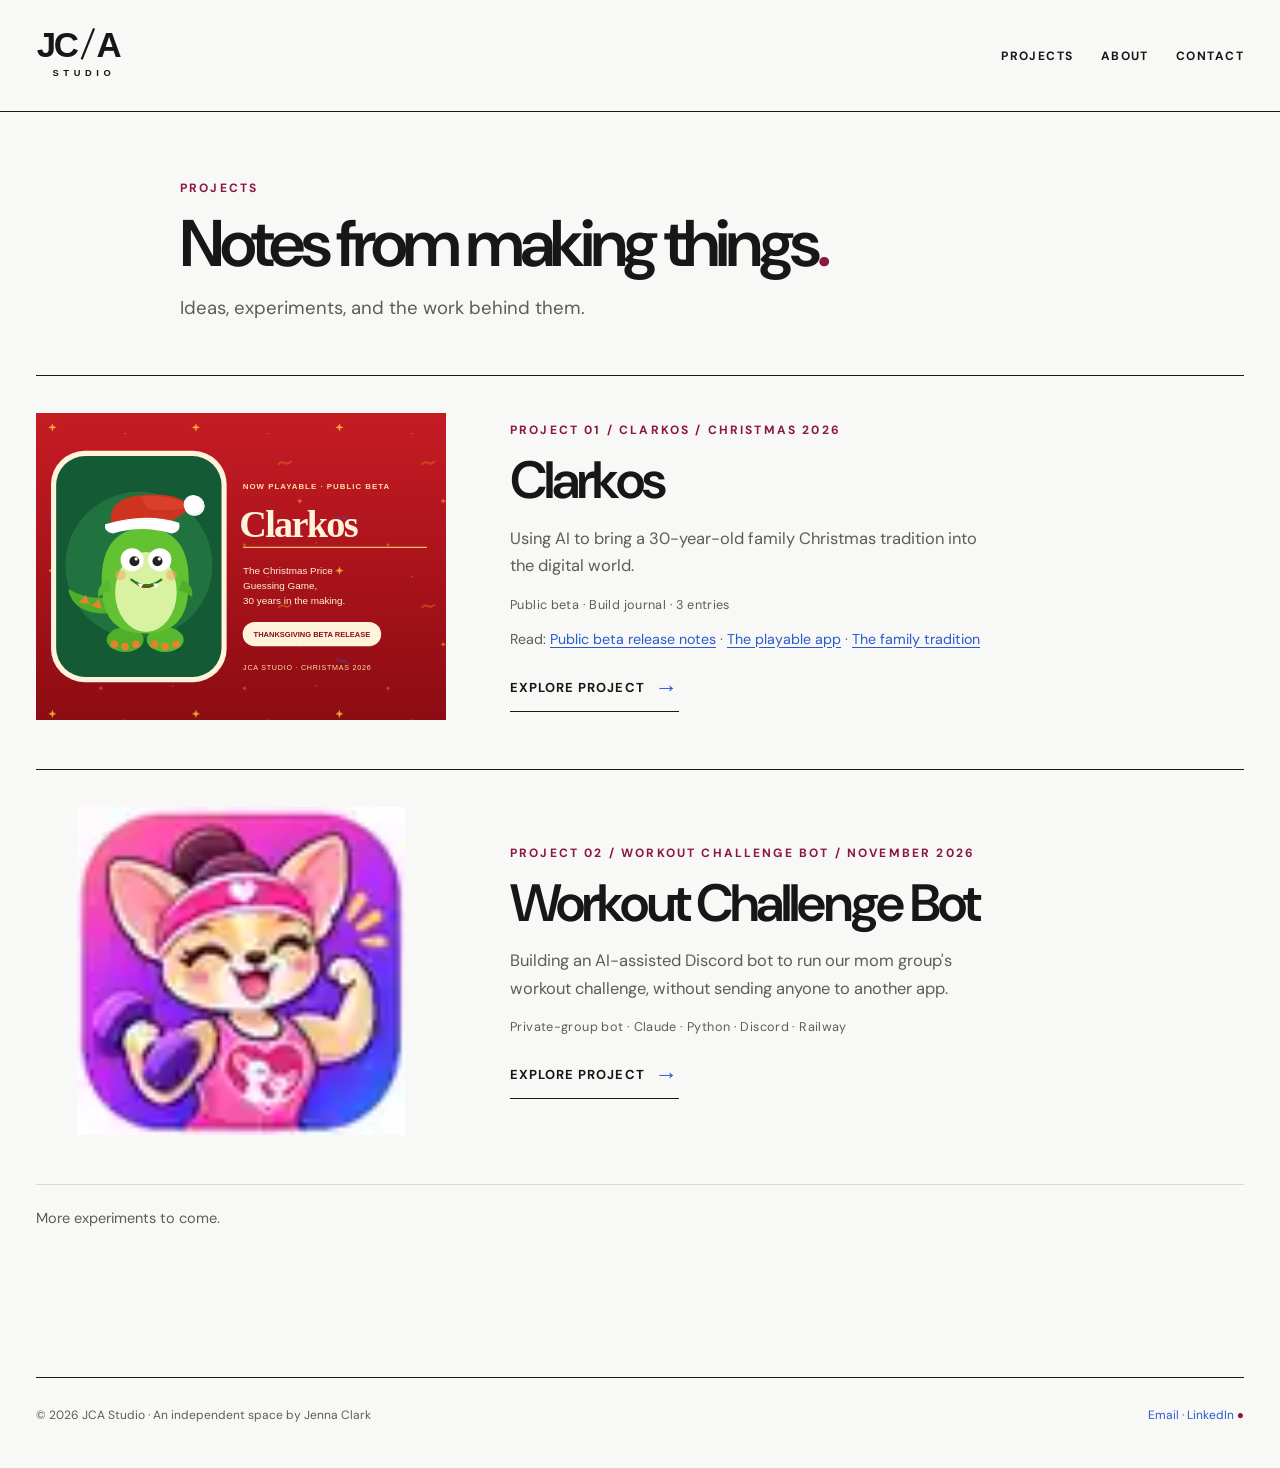
==== journal/index.html @ e4a970c0 "Use approved Chihuahua mascot artwork" ====
<!doctype html><html lang="en"><head><meta charset="utf-8"><meta name="viewport" content="width=device-width, initial-scale=1"><meta name="theme-color" content="#F7F5F0"><link rel="stylesheet" href="/styles.css"><script async src="https://www.googletagmanager.com/gtag/js?id=G-X04NDHGZG5"></script><script>window.dataLayer=window.dataLayer||[];function gtag(){dataLayer.push(arguments)}gtag('js',new Date());gtag('config','G-X04NDHGZG5')</script><title>Projects | JCA Studio</title><meta name="description" content="Projects, experiments and reflections from JCA Studio."><!-- Vercel Web Analytics: static HTML integration -->
<script>window.va=window.va||function(){(window.vaq=window.vaq||[]).push(arguments);};</script>
<script defer src="/_vercel/insights/script.js"></script>
<link rel="icon" href="/favicon.svg" type="image/svg+xml"><meta property="og:type" content="website"><meta property="og:title" content="Projects | JCA Studio"><meta property="og:description" content="Notes from making things: projects, experiments, decisions, and what I learn along the way."><meta property="og:image" content="https://www.jca-studio.com/assets/argos-social-preview.png"><meta property="og:url" content="https://www.jca-studio.com/journal/"><meta name="twitter:card" content="summary_large_image"><link rel="canonical" href="https://www.jca-studio.com/journal/"><style>
.project-list-heading{max-width:920px;padding-top:67px;padding-bottom:34px}
.project-list-heading .journal-title{font-size:clamp(2.6rem,5.15vw,4.8rem)!important;margin:12px 0 14px}
.project-list-heading .subtitle{font-size:clamp(1rem,1.65vw,1.16rem);line-height:1.55}
.project-index-list{padding-bottom:110px}
.project-index-item{border-top:1px solid var(--ink);padding:37px 0 49px;display:grid;grid-template-columns:minmax(210px,410px) minmax(0,1fr);gap:clamp(24px,5vw,80px);align-items:center}
.project-index-photo{display:block;min-width:0}.project-index-photo img{width:100%;aspect-ratio:5/4;object-fit:cover;object-position:50% 52%;display:block}
.project-index-copy h2{font-family:var(--sans);font-size:clamp(2rem,4.1vw,4.1rem);font-weight:600;letter-spacing:-.055em;line-height:1.1;margin:13px 0 15px}
.project-index-copy>p{font-size:1.03rem;line-height:1.65;color:var(--soft);max-width:470px}
.project-index-meta{font-size:.79rem;letter-spacing:.03em;color:var(--soft);margin-bottom:16px}
.project-index-future{padding:24px 0;border-top:1px solid var(--rule);color:var(--soft);font-size:.91rem}
@media(max-width:760px){.project-list-heading{padding-top:41px;padding-bottom:20px}.project-index-item{grid-template-columns:1fr;padding:25px 0 38px;gap:23px}.project-index-photo img{max-height:290px}.project-index-copy h2{font-size:clamp(2.3rem,9vw,3.7rem)}}
.project-index-art{display:flex;flex-direction:column;justify-content:space-between;gap:14px;aspect-ratio:1.2/1;background:#a51f2b;color:white;padding:clamp(15px,2.5vw,25px);text-decoration:none;min-width:0;max-width:410px}.project-index-art-label{font:700 10px var(--sans);letter-spacing:.12em}.project-index-art-screens{display:grid;grid-template-columns:repeat(3,minmax(0,1fr));gap:8px;align-items:center}.project-index-art-screens img{width:100%;height:auto;aspect-ratio:940/1310;object-fit:cover;display:block;border-radius:2px}.project-index-art-screens img:nth-child(2){transform:translateY(-6px)}.project-index-art-footer{font:800 clamp(14px,1.8vw,23px) var(--sans);letter-spacing:-.04em}.project-index-entries{font-size:.89rem!important;line-height:1.5!important;margin-top:15px}.project-index-entries a{color:var(--blue);text-decoration:underline;text-underline-offset:3px}.project-index-entries span{color:var(--soft)}@media(max-width:760px){.project-index-art{max-width:400px;aspect-ratio:1.3/1}}.project-index-art{padding:0;aspect-ratio:4/3;display:block;background:transparent;overflow:hidden;max-width:410px}.project-index-art img{width:100%;height:100%;aspect-ratio:4/3;display:block;object-fit:cover} </style></head><body><header class="mast"><div class="wrap mast-inner"><a href="/" class="logo" aria-label="JCA Studio home"><svg viewBox="0 0 124 84" role="img" aria-label="JCA Studio" xmlns="http://www.w3.org/2000/svg"><text x="1" y="44" fill="currentColor" font-family="Arial,sans-serif" font-weight="600" font-size="45" letter-spacing="-3.2">JC</text><path d="M59 47 L75 7" stroke="currentColor" stroke-width="2.9"/><text x="78" y="44" fill="currentColor" font-family="Arial,sans-serif" font-weight="600" font-size="45">A</text><text x="62" y="68" text-anchor="middle" fill="currentColor" font-family="Arial,sans-serif" font-size="12" font-weight="700" letter-spacing="6">STUDIO</text></svg></a><nav class="nav" aria-label="Main navigation"><a href="/journal/">Projects</a><a href="/#about">About</a><a href="/#contact">Contact</a></nav></div></header><main><div class="wrap article-header project-list-heading"><div class="eyebrow">Projects</div><h1 class="journal-title">Notes from making things<span class="dot">.</span></h1><p class="subtitle">Ideas, experiments, and the work behind them.</p></div>
<section class="wrap project-index-list" aria-label="Project collection">
<article class="project-index-item">
<a class="project-index-art" href="/journal/christmas-game/" aria-label="Explore the Christmas Game project"><img src="/assets/clarkos-public-beta-home.svg" alt="Clarkos public beta artwork featuring Trevor and the game’s festive background" width="1200" height="900" loading="lazy"></a>
<div class="project-index-copy"><div class="eyebrow">Project 01 / Clarkos / Christmas 2026</div><h2><a href="/journal/christmas-game/">Clarkos</a></h2><p>Using AI to bring a 30-year-old family Christmas tradition into the digital world.</p><div class="project-index-meta">Public beta · Build journal · 3 entries</div><p class="project-index-entries"><span>Read:</span> <a href="/journal/clarkos-release/">Public beta release notes</a> · <a href="/journal/six-weeks-already-playable/">The playable app</a> · <a href="/journal/christmas-tradition/">The family tradition</a></p><a class="link" href="/journal/christmas-game/">Explore project <span class="arrow" aria-hidden="true">→</span></a></div>
</article>
<article class="project-index-item"><a class="project-index-photo" href="/journal/workout-challenge-bot/" aria-label="Explore the Discord workout challenge bot"><img src="/assets/joyful-chihuahua-mom-fitness-icon.svg" alt="Chihuahua mom mascot lifting a purple dumbbell" width="400" height="400" loading="lazy" style="width:100%;height:auto;max-width:410px;aspect-ratio:5/4;object-fit:contain"></a><div class="project-index-copy"><div class="eyebrow">Project 02 / Workout challenge bot / November 2026</div><h2><a href="/journal/workout-challenge-bot/">Workout Challenge Bot</a></h2><p>Building an AI-assisted Discord bot to run our mom group's workout challenge, without sending anyone to another app.</p><div class="project-index-meta">Private-group bot · Claude · Python · Discord · Railway</div><a class="link" href="/journal/workout-challenge-bot/">Explore project <span class="arrow" aria-hidden="true">→</span></a></div></article><p class="project-index-future">More experiments to come.</p></section></main><footer class="wrap footer"><span>© 2026 JCA Studio · An independent space by Jenna Clark</span><span><a href="mailto:jenna@jca-studio.com">Email</a> · <a href="https://www.linkedin.com/in/jennaswyclark/" target="_blank" rel="noopener noreferrer">LinkedIn</a><span class="dot"> ●</span></span></footer></body></html>
---- styles.css ----
@import url('https://fonts.googleapis.com/css2?family=DM+Sans:wght@400;500;600;700&family=Fraunces:opsz,wght,SOFT,WONK@9..144,400,0,0;9..144,600,0,0&display=swap');
:root{--paper:#F8F8F6;--ink:#171717;--soft:#5F5C57;--rule:#D9D9D4;--burgundy:#8B1744;--orange:#F2632E;--blue:#295ACD;--sans:'DM Sans',Arial,sans-serif;--serif:'Fraunces',Georgia,serif}
*{box-sizing:border-box}html{scroll-behavior:smooth}body{margin:0;background:var(--paper);color:var(--ink);font-family:var(--sans);-webkit-font-smoothing:antialiased}a{color:inherit;text-decoration:none}a:hover{text-decoration:underline;text-underline-offset:5px}a:focus-visible,button:focus-visible{outline:3px solid var(--blue);outline-offset:4px}.wrap{width:min(1260px,calc(100% - 72px));margin:auto}.mast{border-bottom:1px solid var(--ink)}.mast-inner{display:flex;align-items:center;justify-content:space-between;padding:23px 0;gap:20px}.logo{width:96px;display:block}.logo svg{display:block;width:100%;height:auto}.nav{display:flex;gap:27px;font-size:12px;font-weight:700;letter-spacing:.12em;text-transform:uppercase}.nav a:hover,.link:hover{color:var(--blue)}.eyebrow{color:var(--burgundy);font-size:12px;line-height:1.5;font-weight:700;letter-spacing:.18em;text-transform:uppercase}.hero{padding:83px 0 96px;border-bottom:1px solid var(--ink)}h1,h2,h3,p{margin-top:0}.hero h1{max-width:1120px;font-family:var(--serif);font-size:clamp(62px,8.1vw,120px);line-height:1.02;letter-spacing:-.055em;font-weight:400;margin:30px 0 34px}.hero h1 em{font-style:normal;color:var(--blue)}.hero .intro{max-width:650px;color:#444444;font-size:clamp(18px,2vw,23px);line-height:1.55}.dot{color:var(--burgundy)}.link{display:inline-flex;gap:15px;align-items:center;font-weight:700;border-bottom:1px solid var(--ink);padding:12px 0;font-size:13px;letter-spacing:.08em;text-transform:uppercase}.link .arrow{color:var(--blue);font-size:24px}.section-head{display:flex;justify-content:space-between;align-items:baseline;padding:28px 0 20px;border-bottom:1px solid var(--rule)}.section-head h2{font-size:13px;text-transform:uppercase;letter-spacing:.15em;margin:0}.section-head span{font-size:12px;color:var(--soft)}.feature{display:grid;grid-template-columns:1.15fr 1fr;gap:7%;padding:58px 0 110px;border-bottom:1px solid var(--ink);align-items:center}.graphic{background:var(--ink);min-height:440px;position:relative;overflow:hidden;display:flex;flex-direction:column;justify-content:space-between;padding:30px;color:var(--paper)}.graphic .tiny{font-size:11px;letter-spacing:.17em;text-transform:uppercase}.graphic .big{font-family:var(--serif);font-size:clamp(75px,10vw,160px);line-height:.8;letter-spacing:-.09em;color:var(--paper);transform:rotate(-6deg);align-self:center}.graphic .big span{color:var(--orange)}.graphic .bottom{display:flex;justify-content:space-between;align-items:center}.graphic .ring{width:75px;height:75px;border:2px solid var(--blue);border-radius:100%;display:grid;place-items:center;font-size:34px}.feature h3{font-family:var(--serif);font-weight:400;font-size:clamp(38px,4vw,66px);line-height:1.1;letter-spacing:-.045em;margin:23px 0}.description{font-size:17px;line-height:1.75;color:var(--soft);max-width:570px}.split{display:grid;grid-template-columns:1fr 1fr;gap:8%;padding:65px 0 110px}.split h3{font-size:clamp(31px,3.2vw,53px);font-family:var(--serif);font-weight:400;line-height:1.16;letter-spacing:-.04em}.split p{color:var(--soft);font-size:17px;line-height:1.7}.footer{border-top:1px solid var(--ink);padding:29px 0 45px;display:flex;justify-content:space-between;gap:20px;color:var(--soft);font-size:12px}.footer a{color:var(--blue)}.article-header{max-width:930px;padding:94px 0 52px}.article-header h1{font:400 clamp(46px,6vw,92px)/1.08 var(--serif);letter-spacing:-.055em;margin:25px 0}.subtitle{color:var(--soft);font-size:20px;line-height:1.65;max-width:680px}.byline{font-size:12px;font-weight:700;text-transform:uppercase;letter-spacing:.12em;margin-top:35px}.article-grid{display:grid;grid-template-columns:210px minmax(0,760px);gap:85px;border-top:1px solid var(--ink);padding-top:65px;padding-bottom:110px}.aside{font-size:12px;line-height:1.8;color:var(--soft);letter-spacing:.08em;text-transform:uppercase}.article{font-size:19px;line-height:1.8}.article p{margin:0 0 29px}.article h2{font:400 38px/1.2 var(--serif);letter-spacing:-.03em;margin:62px 0 24px}.article strong{font-weight:700}.article .pull{font:400 clamp(27px,3vw,43px)/1.25 var(--serif);color:var(--burgundy);letter-spacing:-.025em;border-left:4px solid var(--orange);padding:8px 0 8px 25px;margin:45px 0}.article .note{font-size:15px;color:var(--soft);border-top:1px solid var(--rule);padding-top:20px}.article a{color:var(--blue);text-decoration:underline;text-underline-offset:4px}.back{color:var(--blue);font-size:13px;text-transform:uppercase;font-weight:700;letter-spacing:.08em;display:inline-block;margin:30px 0}.listing{padding:50px 0 125px}.entry{display:grid;grid-template-columns:160px 1fr;gap:25px;padding:37px 0;border-top:1px solid var(--rule)}.entry h2{font:400 clamp(29px,3.6vw,51px)/1.18 var(--serif);letter-spacing:-.035em;margin:0 0 15px}.entry p{max-width:690px;color:var(--soft);line-height:1.6}.badge{font-size:11px;color:var(--burgundy);font-weight:700;letter-spacing:.13em;text-transform:uppercase}.eyebrow.dark{color:var(--blue)}@media(max-width:850px){.wrap{width:calc(100% - 38px)}.mast-inner{padding:17px 0}.nav{gap:17px;font-size:10px}.logo{width:85px}.hero{padding:70px 0}.hero h1{font-size:clamp(56px,13vw,88px)}.feature{grid-template-columns:1fr;gap:35px;padding:35px 0 75px}.graphic{min-height:340px}.split{grid-template-columns:1fr;gap:20px}.article-grid{grid-template-columns:1fr;gap:25px}.aside{border-bottom:1px solid var(--rule);padding-bottom:15px}.article-header{padding-top:70px}.entry{grid-template-columns:1fr;gap:12px}}@media(max-width:430px){.nav{gap:12px}.hero h1{font-size:54px}.graphic .big{font-size:95px}.article{font-size:17px}.article-header h1{font-size:46px}}@media(prefers-reduced-motion:reduce){html{scroll-behavior:auto}}

/* Revision 02: editorial direction, consistent type, reusable contact & receipts */
.hero>.eyebrow{color:var(--orange)}
.hero .intro{font-family:var(--sans);font-weight:400}
.journal-title{font-family:var(--sans)!important;font-weight:600!important;letter-spacing:-.065em!important;line-height:1.07!important;font-size:clamp(50px,6.8vw,100px)!important;max-width:950px}
.journal-date{color:var(--orange)}
.contact-section{padding-bottom:110px}
.contact-grid{display:grid;grid-template-columns:1fr 1fr;gap:9%;padding-top:55px}
.contact-grid h2{font:400 clamp(38px,4.7vw,68px)/1.1 var(--serif);letter-spacing:-.05em;margin:0}
.contact-detail p{font-size:18px;line-height:1.65;color:var(--soft);max-width:490px;margin-bottom:30px}
.contact-link{display:flex;justify-content:space-between;align-items:center;gap:15px;border-top:1px solid var(--rule);padding:21px 0;font-weight:600;font-size:17px;overflow-wrap:anywhere}
.contact-link span{color:var(--blue);font-size:25px}
.contact-link:last-child{border-bottom:1px solid var(--rule)}
.ai-receipts{margin:75px 0 50px;padding:30px 0;border-top:2px solid var(--ink);border-bottom:1px solid var(--rule)}
.receipts-index{font-size:11px;font-weight:700;color:var(--orange);letter-spacing:.15em;text-transform:uppercase}
.article .ai-receipts h2{font-family:var(--sans);font-size:clamp(32px,3.5vw,48px);font-weight:700;letter-spacing:-.055em;margin:14px 0}
.article .ai-receipts .receipts-top p{font-size:16px;line-height:1.65;color:var(--soft);margin:0 0 22px}
.receipt-list{margin:0}
.receipt-list>div{display:grid;grid-template-columns:145px 1fr;gap:25px;padding:18px 0;border-top:1px solid var(--rule)}
.receipt-list dt{font-weight:700;font-size:16px}.receipt-list dd{margin:0;font-size:16px;line-height:1.6;color:var(--soft)}
.article .ai-receipts .receipt-fineprint{margin:20px 0 0;font-size:13px;color:var(--soft)}
@media(max-width:850px){.contact-grid{grid-template-columns:1fr;gap:22px}.contact-section{padding-bottom:70px}.nav{gap:15px}.hero{padding:65px 0 75px}}
@media(max-width:430px){.nav{gap:9px;font-size:9px}.logo{width:72px}.receipt-list>div{grid-template-columns:1fr;gap:5px}.contact-link{font-size:15px}.hero h1{font-size:clamp(46px,12vw,56px)}}


/* Revision 04 — authentic Argos photo in Selected Work; original source remains unaltered. */
.graphic--argos{isolation:isolate;min-height:440px;padding:30px;justify-content:space-between;background:#24170f;text-decoration:none}
.graphic--argos:hover{text-decoration:none}
.argos-photo{position:absolute;inset:0;width:100%;height:100%;object-fit:cover;object-position:50% 47%;z-index:-2}
.argos-shade{position:absolute;inset:0;z-index:-1;background:linear-gradient(0deg,rgba(10,9,8,.87) 0%,rgba(10,9,8,.49) 22%,transparent 58%),linear-gradient(180deg,rgba(10,9,8,.36),transparent 23%);pointer-events:none}
.graphic--argos .argos-kicker{font-weight:600;text-shadow:0 1px 8px rgba(0,0,0,.65);position:relative;z-index:1}
.argos-tagline{display:block;align-self:flex-start;position:relative;z-index:1;font-family:var(--sans);font-size:clamp(27px,3vw,43px);font-weight:700;line-height:1.08;letter-spacing:-.055em;text-transform:uppercase;text-shadow:0 2px 10px rgba(0,0,0,.45);padding-bottom:21px}
.argos-period{color:var(--orange)}
.argos-rule{display:block;position:absolute;bottom:0;left:0;width:100%;height:7px;background:var(--orange)}
.argos-cobalt{position:absolute;right:0;bottom:0;width:83px;height:83px;background:var(--blue);clip-path:polygon(100% 0,100% 100%,0 100%);z-index:1}
.graphic--argos:focus-visible{outline-offset:6px}
@media(max-width:850px){.graphic--argos{min-height:420px}.argos-tagline{font-size:clamp(29px,6vw,43px)}}
@media(max-width:430px){.graphic--argos{min-height:390px;padding:22px}.argos-tagline{font-size:32px}.argos-cobalt{width:65px;height:65px}}

/* Revision 09: approved About, Contact and article */
.contact-grid h2{font-family:var(--sans);font-weight:700;letter-spacing:-.055em;line-height:1.04}
.contact-link{display:flex;justify-content:flex-start;align-items:center;gap:12px}.contact-link span{margin-left:0}
.bio-location{margin-top:28px;font-size:1.02rem}.bio-location span{color:var(--burgundy)}.bio-meta{font-size:.88rem;color:var(--soft);margin-top:8px}
.journal-title{font-size:clamp(2.5rem,6vw,5rem)}
.story-hero{display:grid;grid-template-columns:minmax(260px,.86fr) minmax(0,1.14fr);gap:clamp(24px,5vw,90px);align-items:center;padding-top:76px;padding-bottom:70px}
.story-photo{margin:0}.story-photo img{width:100%;height:auto;max-height:560px;object-fit:cover;display:block}.story-photo figcaption{font-family:var(--sans);font-size:.69rem;letter-spacing:.08em;text-transform:uppercase;color:var(--soft);padding-top:12px}
.story-heading h1{font-family:var(--sans);font-weight:600;font-size:clamp(2.55rem,4.1vw,5.2rem);line-height:1.08;letter-spacing:-.052em;margin:21px 0}
.story-heading .subtitle{font-size:clamp(1.05rem,1.5vw,1.35rem);line-height:1.55}
.share-tools{display:flex;align-items:center;flex-wrap:wrap;gap:12px 22px;margin-top:26px;font-family:var(--sans);font-size:.83rem}.share-tools a,.share-tools button{color:var(--blue);font:inherit;font-weight:700;background:transparent;border:none;padding:6px 0;cursor:pointer;text-decoration:none}.share-tools button:hover,.share-tools a:hover{text-decoration:underline}.copy-feedback{font-size:.73rem;color:var(--soft)}
.story-article{max-width:810px;padding-bottom:110px}.story-article>p{font-size:1.13rem;line-height:1.82;margin:0 0 24px}.story-article>h2{font-family:var(--sans);font-weight:700;letter-spacing:-.035em;font-size:clamp(1.55rem,3vw,2.3rem);margin:56px 0 25px}.story-article a{color:var(--blue)}
.story-pull{font-family:var(--sans);font-weight:600;letter-spacing:-.034em;font-size:clamp(1.5rem,2.6vw,2.25rem);line-height:1.33;color:var(--ink);border-left:6px solid var(--orange);padding:14px 0 14px 27px;margin:46px 0}.blue{color:var(--blue)}.burgundy{color:var(--burgundy)}
.story-receipts{background:#fff2e8;padding:28px 30px;margin-top:60px}.story-receipts h2{font-family:var(--sans);font-size:1.5rem;letter-spacing:-.04em;margin:0 0 8px}.story-receipts>p{font-size:.9rem;line-height:1.5}.story-receipts dl{margin:20px 0;display:grid;gap:11px}.story-receipts dl>div{display:grid;grid-template-columns:140px 1fr;gap:12px}.story-receipts dt{font-weight:700}.story-receipts dd{margin:0}
.story-fineprint{border-top:1px solid var(--rule);padding-top:22px;margin-top:35px}.story-fineprint h2{font-family:var(--sans);font-size:.86rem;letter-spacing:.12em;text-transform:uppercase}.story-fineprint p{font-size:.86rem;line-height:1.6;color:var(--soft)}.story-cta{margin-top:40px!important}.story-back{margin-top:32px!important}
@media(max-width:760px){.story-hero{grid-template-columns:1fr;gap:30px;padding-top:32px;padding-bottom:45px}.story-photo img{max-height:420px;object-position:center 35%}.story-heading h1{font-size:clamp(2.45rem,10vw,3.6rem)}.story-article>p{font-size:1.03rem}.story-receipts{padding:23px 20px}.story-receipts dl>div{grid-template-columns:1fr;gap:2px}}

/* Circular social sharing controls */
.article-share{margin:26px 0 32px}
.article-share-title{font-family:var(--sans);font-size:1.05rem;font-weight:600;line-height:1.2;margin-bottom:16px;color:var(--ink)}
.article-share-buttons{display:flex;align-items:center;gap:14px;flex-wrap:wrap}
.article-share .share-icon{width:52px;height:52px;border:1.7px solid var(--ink);border-radius:50%;display:inline-flex;justify-content:center;align-items:center;flex:0 0 auto;background:transparent;color:var(--ink);padding:0;text-decoration:none;cursor:pointer;transition:background .16s ease,color .16s ease,transform .16s ease}
.article-share .share-icon:hover,.article-share .share-icon:focus-visible{background:var(--ink);color:white;transform:translateY(-2px);outline-offset:3px}
.article-share .share-icon svg{width:25px;height:25px;display:block}
.article-share .share-brand span{font-family:Arial,Helvetica,sans-serif;font-size:24px;font-weight:800;letter-spacing:-.06em;line-height:1}
.article-share .share-facebook span{font-size:29px;letter-spacing:0}
.article-share .share-message{font-family:var(--sans);font-size:.75rem;color:var(--soft);display:block;margin-top:10px;min-height:1em}
@media(max-width:760px){.article-share-buttons{gap:10px}.article-share .share-icon{width:46px;height:46px}.article-share .share-icon svg{width:23px;height:23px}}

/* Editorial typography alignment: use the approved contemporary headline face */
.hero h1,.feature h3,.split h3{font-family:var(--sans);font-weight:600;letter-spacing:-.055em}
.hero h1{line-height:1.04}
.feature h3{line-height:1.09}
.split h3{line-height:1.12}

/* Revision 10: compact editorial reading rhythm and authentic square image */
.hero{padding-bottom:62px}
.section-head .project-date{font-weight:700;color:var(--ink);letter-spacing:.08em;text-transform:uppercase}
.link .arrow,.contact-link span{font-family:Arial,sans-serif;font-weight:400;font-size:23px;line-height:1;display:inline-block}
.link{gap:10px}
.contact-link{gap:10px}
.story-hero{grid-template-columns:minmax(0,1fr) minmax(0,1.06fr);gap:clamp(24px,4vw,56px);align-items:center;padding-top:48px;padding-bottom:38px}
.story-photo{width:100%;min-width:0}
.story-photo img{width:100%;height:auto;aspect-ratio:1/1;object-fit:cover;object-position:50% 55%;filter:brightness(1.075) contrast(1.06) saturate(1.15);max-height:none;display:block}
.story-photo figcaption{font-size:.66rem;letter-spacing:.07em;padding-top:9px}
.story-heading h1{font-size:clamp(2.25rem,3.6vw,4.45rem);line-height:1.07;margin:15px 0 17px}
.story-heading .subtitle{font-size:clamp(1rem,1.35vw,1.18rem);line-height:1.47;margin-bottom:12px}
.story-heading .byline{margin-top:16px}
.article-share{margin:18px 0 0}
.article-share-title{font-size:.87rem;margin-bottom:10px}
.article-share-buttons{gap:11px}
.article-share .share-icon{width:43px;height:43px;border-width:1.5px}
.article-share .share-icon svg{width:21px;height:21px}
.article-share .share-brand span{font-size:21px}
.article-share .share-facebook span{font-size:24px}
.story-article{max-width:735px;padding-bottom:65px}
.story-article>p{font-size:1.075rem;line-height:1.65;margin-bottom:17px}
.story-article>h2{font-size:clamp(1.43rem,2.2vw,1.9rem);line-height:1.16;margin:36px 0 16px;letter-spacing:-.03em}
.story-pull{font-size:clamp(1.45rem,2.2vw,1.95rem);line-height:1.34;margin:29px 0;padding:8px 0 8px 20px;border-left-width:5px}
.story-receipts{margin-top:37px;padding:25px 28px}
.story-receipts h2{font-size:1.48rem}
.story-receipts>p{margin:8px 0;font-size:.875rem;line-height:1.48}
.story-receipts dl{margin:15px 0;gap:8px}
.story-receipts dl>div{grid-template-columns:130px 1fr;gap:10px;line-height:1.5;font-size:.9rem}
.story-fineprint{padding-top:17px;margin-top:24px}
.story-fineprint h2{margin:0 0 9px}
.story-fineprint p{margin:0;font-size:.8rem;line-height:1.55}
.story-cta{margin-top:25px!important}
.story-cta p{font-size:1.025rem;line-height:1.65;margin:0 0 6px}
.story-back{margin-top:18px!important}
@media(max-width:760px){
.hero{padding-bottom:45px}
.story-hero{grid-template-columns:1fr;gap:23px;padding-top:28px;padding-bottom:27px}
.story-photo img{height:auto;aspect-ratio:1/1;max-height:none;object-position:50% 55%}
.story-heading h1{font-size:clamp(2.2rem,9vw,3.5rem);margin:12px 0 14px}
.story-article>p{font-size:1.02rem;line-height:1.62;margin-bottom:16px}
.story-article>h2{margin:30px 0 13px}
.story-receipts{padding:22px 19px}
.story-receipts dl>div{grid-template-columns:1fr;gap:2px}
}

/* Revision 11: cohesive About + Contact editorial block */
.about-contact{padding-bottom:85px}
.about-contact-grid{display:grid;grid-template-columns:minmax(250px,.8fr) minmax(0,1.2fr);gap:clamp(28px,6vw,100px);padding-top:48px}
.about-contact-intro h3{font-family:var(--sans);font-weight:600;font-size:clamp(3.25rem,6vw,6rem);line-height:1;letter-spacing:-.065em;margin:10px 0 0}
.about-contact-content>p{font-size:17px;line-height:1.68;color:var(--soft);margin:0 0 20px}
.about-credentials{margin:24px 0 26px}
.about-credentials .bio-location{margin:0 0 12px;font-size:1rem;line-height:1.45}
.about-credentials .bio-meta{font-size:.91rem;margin:5px 0;line-height:1.55;color:var(--soft)}
.about-contact-links{scroll-margin-top:35px;border-top:1px solid var(--rule);padding-top:22px}
.about-contact-links h4{font-family:var(--sans);font-size:1.1rem;font-weight:600;letter-spacing:-.025em;margin:0 0 14px}
.about-contact-links .contact-link{font-size:1rem;padding:15px 0}
.about-contact-links .contact-link span{font-family:Arial,sans-serif;font-size:23px;font-weight:400}
@media(max-width:850px){.about-contact{padding-bottom:58px}.about-contact-grid{grid-template-columns:1fr;gap:18px;padding-top:26px}.about-contact-intro h3{font-size:clamp(3.4rem,12vw,5rem)}.about-contact-content>p{font-size:16px;line-height:1.58;margin-bottom:15px}.about-credentials{margin:19px 0 20px}.about-contact-links{padding-top:18px}}

/* Refined end-of-article receipts, disclaimer and navigation */
.story-end{max-width:735px;margin:35px auto 0}
.story-end .story-receipts{background:#FFF8F4;margin:0;padding:22px 25px;border-left:3px solid var(--orange)}
.story-end .receipts-heading{display:flex;align-items:center;gap:10px}
.story-end .receipts-mark{width:9px;height:9px;background:var(--orange);border-radius:50%;flex:0 0 auto}
.story-end .story-receipts h2{font-family:var(--sans);font-size:1.22rem;font-weight:700;line-height:1.2;letter-spacing:-.035em;margin:0}
.story-end .receipts-intro{font-size:.86rem;line-height:1.5;margin:8px 0 15px;color:var(--soft)}
.story-end .receipts-entries{display:grid;gap:8px;margin:0}
.story-end .receipts-entries>div{display:grid;grid-template-columns:118px 1fr;gap:12px;align-items:baseline;font-size:.88rem;line-height:1.5}
.story-end .receipts-entries dt{font-weight:700}
.story-end .receipts-entries dd{margin:0;color:var(--ink)}
.story-end .receipts-footnote{font-size:.78rem;line-height:1.5;color:var(--soft);margin:14px 0 0}
.story-end .story-fineprint{border:0;padding:0;margin:18px 0 0}
.story-end .story-fineprint h2{font-size:.73rem;letter-spacing:.12em;margin:0 0 6px}
.story-end .story-fineprint p{font-size:.79rem;line-height:1.48;margin:0;color:var(--soft)}
.story-close{margin-top:23px}
.story-close>p{font-size:1rem;line-height:1.6;margin:0 0 13px}
.story-close-links{display:flex;align-items:center;gap:15px 32px;flex-wrap:wrap}
.story-close-links a{font-family:var(--sans);font-size:.82rem;font-weight:700;letter-spacing:.075em;text-transform:uppercase;color:var(--blue);text-decoration:none;display:inline-flex;align-items:center;gap:8px;border-bottom:1px solid var(--ink);padding:8px 0}
.story-close-links a span{font-size:20px;font-weight:400;line-height:1}
.story-close-links a:hover{text-decoration:none;color:var(--burgundy)}
@media(max-width:760px){.story-end{margin-top:28px}.story-end .story-receipts{padding:19px 17px}.story-end .receipts-entries>div{grid-template-columns:1fr;gap:1px}.story-close-links{gap:10px 24px}}

/* Editorial color accents in article closing sections */
.story-end .receipts-icon{width:23px;height:23px;flex:0 0 23px;color:var(--orange);display:block}
.story-end .story-fineprint{border-left:3px solid var(--burgundy);padding:3px 0 3px 19px;margin-top:23px}
.story-end .story-close{border-left:3px solid var(--blue);padding:3px 0 3px 19px;margin-top:22px}
.story-end .story-close-links{margin-top:12px}
@media(max-width:760px){.story-end .story-fineprint,.story-end .story-close{padding-left:14px}.story-end .receipts-icon{width:21px;height:21px;flex-basis:21px}}

/* Launch editorial polish: a right-positioned reading column with left-aligned copy.
   Shared typography values are kept together for consistent future journal entries. */
.story-article{max-width:735px;min-width:0}
.story-article>p{font-size:1.075rem;line-height:1.65;margin:0 0 17px}
.story-article>h2{font-family:var(--sans);font-weight:700;font-size:clamp(1.43rem,2.2vw,1.9rem);line-height:1.16;letter-spacing:-.03em;margin:36px 0 16px}
.story-article>.story-pull{font-size:clamp(1.45rem,2.2vw,1.95rem);line-height:1.34;margin:29px 0;padding:8px 0 8px 20px}
.story-end{width:100%;max-width:100%;margin:35px 0 0}
@media(min-width:851px){
  .story-article{margin-left:auto;margin-right:max(36px,calc((100vw - 1260px)/2))}
}
@media(max-width:850px){
  /* Let Hello be the sole section introduction and add a small cobalt flourish. */
  .about-contact-grid{gap:10px;padding-top:21px}
  .about-contact-intro .eyebrow{display:none}
  .about-contact-intro h3{font-size:clamp(3.35rem,11vw,4.6rem);margin:0 0 20px}
  .about-contact-intro h3::after{content:"";display:block;width:74px;height:5px;background:var(--blue);margin-top:15px}
  .about-contact-content>p{font-size:16px;line-height:1.58;margin-bottom:14px}
  .about-credentials{margin:17px 0 18px}
  .about-credentials .bio-location{margin-bottom:9px}
  .about-credentials .bio-meta{margin:3px 0;line-height:1.5}
  .about-contact-links{padding-top:16px}
  .about-contact-links h4{font-size:1.04rem;margin-bottom:8px}
  .about-contact-links .contact-link{padding:13px 0}
}
@media(max-width:760px){
  .story-article>p{font-size:1.02rem;line-height:1.62;margin:0 0 16px}
  .story-article>h2{margin:30px 0 13px}
  .story-article>.story-pull{margin:26px 0}
  .story-end{margin-top:28px}
}

/* Visitor privacy controls */
.analytics-consent[hidden]{display:none!important}
.analytics-consent{position:fixed;z-index:1000;bottom:18px;left:18px;right:18px;max-width:660px;margin:auto;background:#fff;color:#171717;border:1px solid #777;box-shadow:0 8px 35px rgba(0,0,0,.18);padding:20px 24px;font-size:14px;line-height:1.5}
.analytics-consent p{margin:0 0 14px}.analytics-consent a,.privacy-page a{text-decoration:underline;text-underline-offset:3px}
.analytics-consent-actions{display:flex;gap:10px;flex-wrap:wrap}
.analytics-consent button{border:1px solid #171717;padding:10px 14px;font:600 13px var(--sans);cursor:pointer;background:white;color:#171717}
.analytics-consent button[data-consent="accepted"]{background:#171717;color:white}
.analytics-consent button:focus-visible{outline:3px solid var(--blue);outline-offset:3px}
.privacy-page{max-width:780px;padding-top:65px;padding-bottom:90px}.privacy-page h1{font-size:clamp(40px,6vw,70px);letter-spacing:-.05em}.privacy-page h2{margin-top:36px;font-size:23px}.privacy-page p{line-height:1.7}
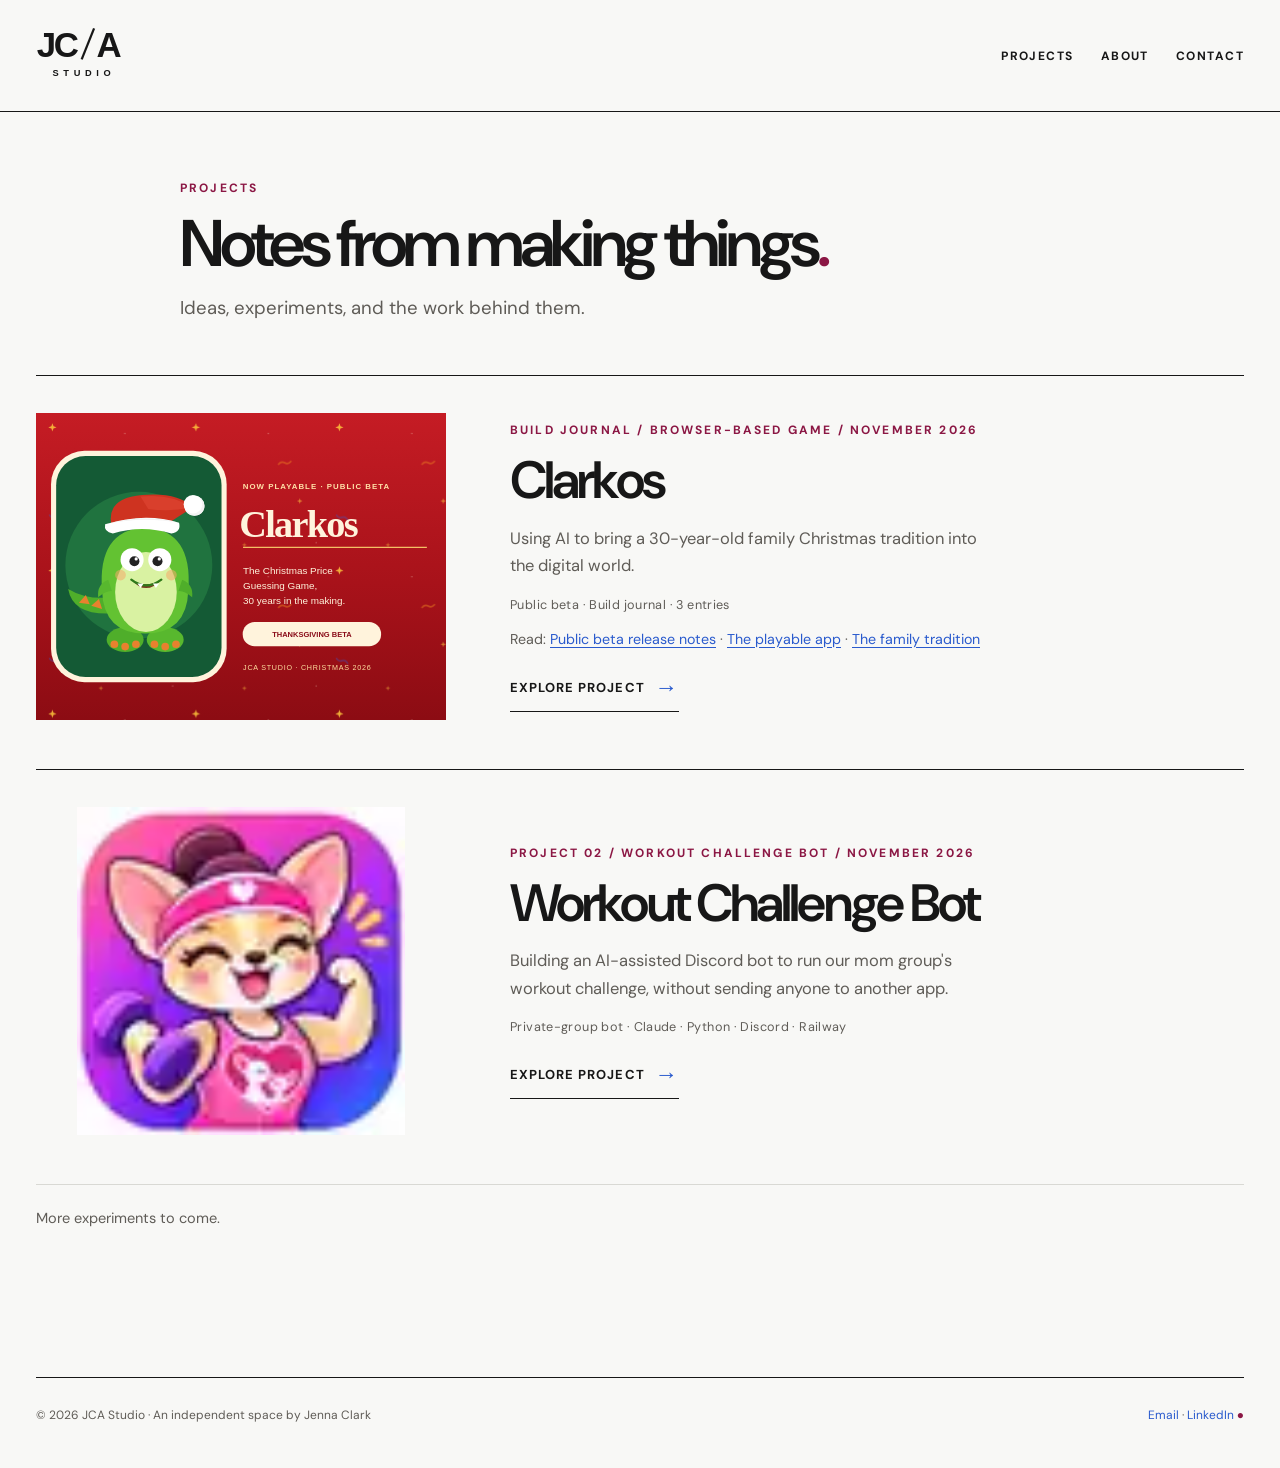
==== commit 9b3d6dcf: "Polish Thanksgiving beta artwork, project labels and feedback styling" ====
--- a/journal/index.html
+++ b/journal/index.html
@@ -17,6 +17,6 @@
 <section class="wrap project-index-list" aria-label="Project collection">
 <article class="project-index-item">
 <a class="project-index-art" href="/journal/christmas-game/" aria-label="Explore the Christmas Game project"><img src="/assets/clarkos-public-beta-home.svg" alt="Clarkos public beta artwork featuring Trevor and the game’s festive background" width="1200" height="900" loading="lazy"></a>
-<div class="project-index-copy"><div class="eyebrow">Project 01 / Clarkos / Christmas 2026</div><h2><a href="/journal/christmas-game/">Clarkos</a></h2><p>Using AI to bring a 30-year-old family Christmas tradition into the digital world.</p><div class="project-index-meta">Public beta · Build journal · 3 entries</div><p class="project-index-entries"><span>Read:</span> <a href="/journal/clarkos-release/">Public beta release notes</a> · <a href="/journal/six-weeks-already-playable/">The playable app</a> · <a href="/journal/christmas-tradition/">The family tradition</a></p><a class="link" href="/journal/christmas-game/">Explore project <span class="arrow" aria-hidden="true">→</span></a></div>
+<div class="project-index-copy"><div class="eyebrow">Build Journal / Browser-based game / November 2026</div><h2><a href="/journal/christmas-game/">Clarkos</a></h2><p>Using AI to bring a 30-year-old family Christmas tradition into the digital world.</p><div class="project-index-meta">Public beta · Build journal · 3 entries</div><p class="project-index-entries"><span>Read:</span> <a href="/journal/clarkos-release/">Public beta release notes</a> · <a href="/journal/six-weeks-already-playable/">The playable app</a> · <a href="/journal/christmas-tradition/">The family tradition</a></p><a class="link" href="/journal/christmas-game/">Explore project <span class="arrow" aria-hidden="true">→</span></a></div>
 </article>
 <article class="project-index-item"><a class="project-index-photo" href="/journal/workout-challenge-bot/" aria-label="Explore the Discord workout challenge bot"><img src="/assets/joyful-chihuahua-mom-fitness-icon.svg" alt="Chihuahua mom mascot lifting a purple dumbbell" width="400" height="400" loading="lazy" style="width:100%;height:auto;max-width:410px;aspect-ratio:5/4;object-fit:contain"></a><div class="project-index-copy"><div class="eyebrow">Project 02 / Workout challenge bot / November 2026</div><h2><a href="/journal/workout-challenge-bot/">Workout Challenge Bot</a></h2><p>Building an AI-assisted Discord bot to run our mom group's workout challenge, without sending anyone to another app.</p><div class="project-index-meta">Private-group bot · Claude · Python · Discord · Railway</div><a class="link" href="/journal/workout-challenge-bot/">Explore project <span class="arrow" aria-hidden="true">→</span></a></div></article><p class="project-index-future">More experiments to come.</p></section></main><footer class="wrap footer"><span>© 2026 JCA Studio · An independent space by Jenna Clark</span><span><a href="mailto:jenna@jca-studio.com">Email</a> · <a href="https://www.linkedin.com/in/jennaswyclark/" target="_blank" rel="noopener noreferrer">LinkedIn</a><span class="dot"> ●</span></span></footer></body></html>
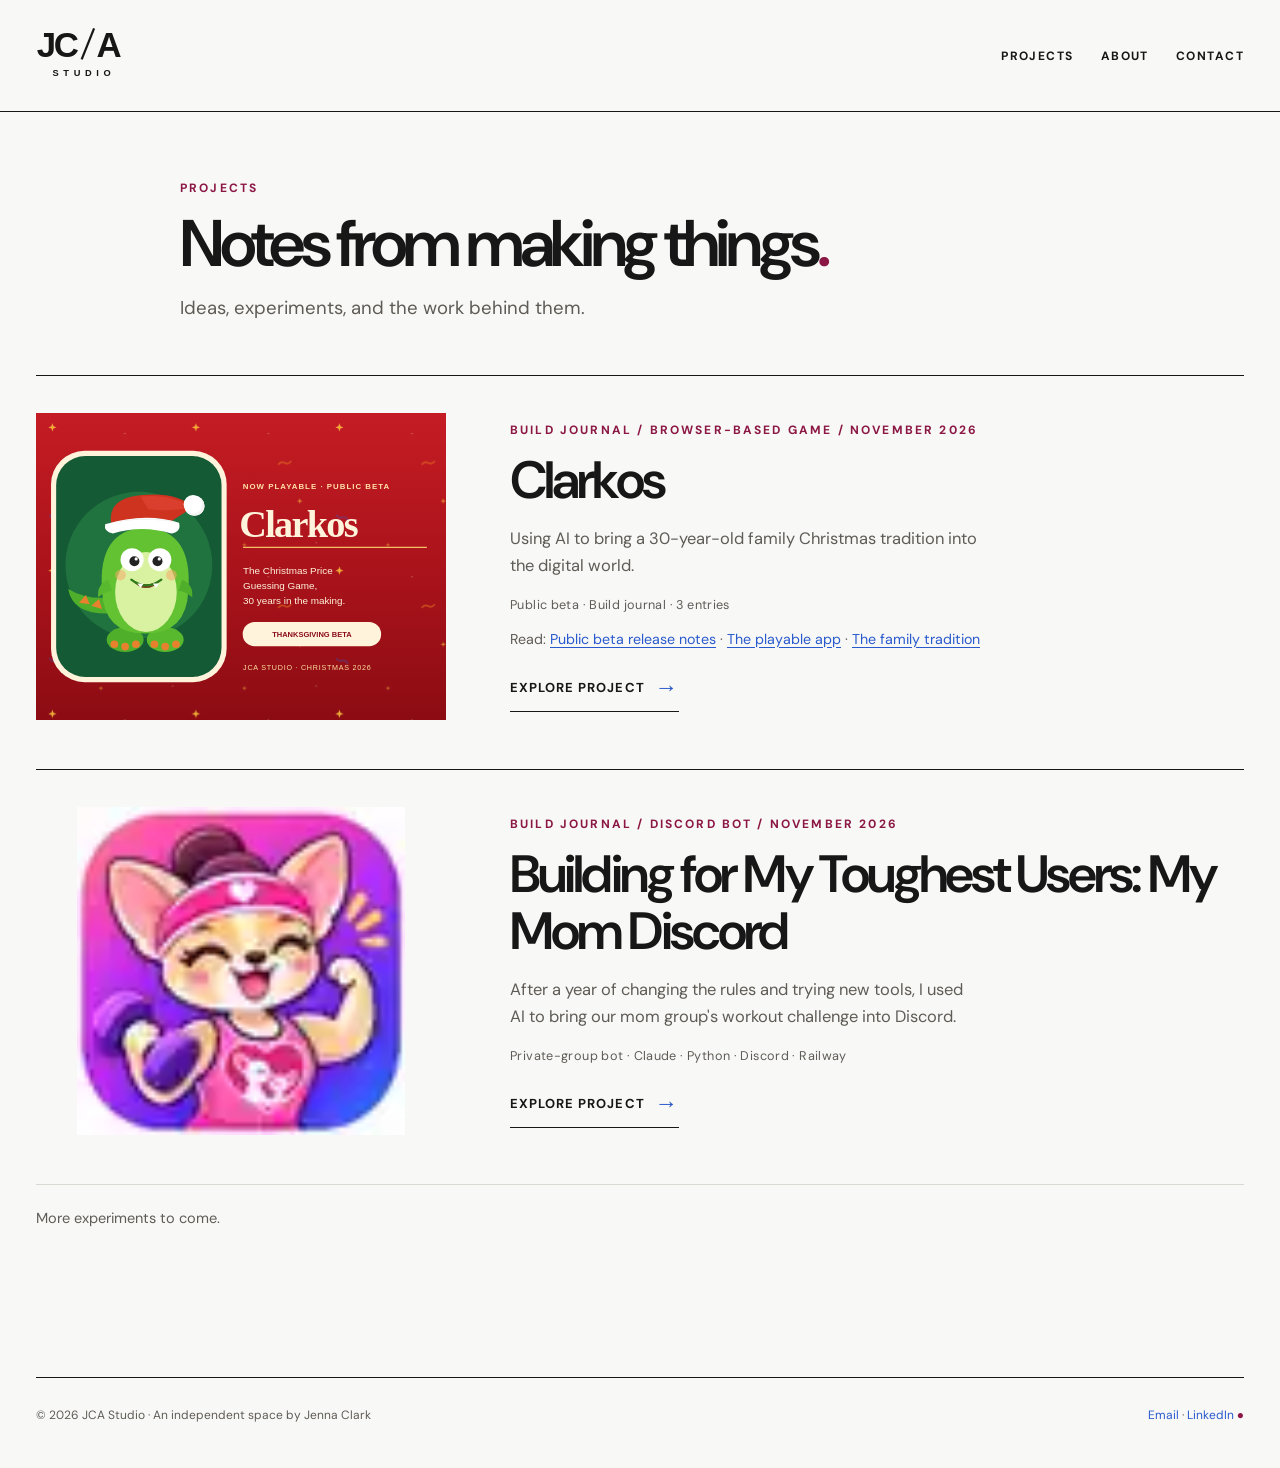
==== commit 3b71d227: "Polish Clarkos beta and Discord bot build journal" ====
--- a/journal/index.html
+++ b/journal/index.html
@@ -19,4 +19,4 @@
 <a class="project-index-art" href="/journal/christmas-game/" aria-label="Explore the Christmas Game project"><img src="/assets/clarkos-public-beta-home.svg" alt="Clarkos public beta artwork featuring Trevor and the game’s festive background" width="1200" height="900" loading="lazy"></a>
 <div class="project-index-copy"><div class="eyebrow">Build Journal / Browser-based game / November 2026</div><h2><a href="/journal/christmas-game/">Clarkos</a></h2><p>Using AI to bring a 30-year-old family Christmas tradition into the digital world.</p><div class="project-index-meta">Public beta · Build journal · 3 entries</div><p class="project-index-entries"><span>Read:</span> <a href="/journal/clarkos-release/">Public beta release notes</a> · <a href="/journal/six-weeks-already-playable/">The playable app</a> · <a href="/journal/christmas-tradition/">The family tradition</a></p><a class="link" href="/journal/christmas-game/">Explore project <span class="arrow" aria-hidden="true">→</span></a></div>
 </article>
-<article class="project-index-item"><a class="project-index-photo" href="/journal/workout-challenge-bot/" aria-label="Explore the Discord workout challenge bot"><img src="/assets/joyful-chihuahua-mom-fitness-icon.svg" alt="Chihuahua mom mascot lifting a purple dumbbell" width="400" height="400" loading="lazy" style="width:100%;height:auto;max-width:410px;aspect-ratio:5/4;object-fit:contain"></a><div class="project-index-copy"><div class="eyebrow">Project 02 / Workout challenge bot / November 2026</div><h2><a href="/journal/workout-challenge-bot/">Workout Challenge Bot</a></h2><p>Building an AI-assisted Discord bot to run our mom group's workout challenge, without sending anyone to another app.</p><div class="project-index-meta">Private-group bot · Claude · Python · Discord · Railway</div><a class="link" href="/journal/workout-challenge-bot/">Explore project <span class="arrow" aria-hidden="true">→</span></a></div></article><p class="project-index-future">More experiments to come.</p></section></main><footer class="wrap footer"><span>© 2026 JCA Studio · An independent space by Jenna Clark</span><span><a href="mailto:jenna@jca-studio.com">Email</a> · <a href="https://www.linkedin.com/in/jennaswyclark/" target="_blank" rel="noopener noreferrer">LinkedIn</a><span class="dot"> ●</span></span></footer></body></html>+<article class="project-index-item"><a class="project-index-photo" href="/journal/workout-challenge-bot/" aria-label="Explore the Discord workout challenge bot"><img src="/assets/joyful-chihuahua-mom-fitness-icon.svg" alt="Chihuahua mom mascot lifting a purple dumbbell" width="400" height="400" loading="lazy" style="width:100%;height:auto;max-width:410px;aspect-ratio:5/4;object-fit:contain"></a><div class="project-index-copy"><div class="eyebrow">Build Journal / Discord bot / November 2026</div><h2><a href="/journal/workout-challenge-bot/">Building for My Toughest Users: My Mom Discord</a></h2><p>After a year of changing the rules and trying new tools, I used AI to bring our mom group's workout challenge into Discord.</p><div class="project-index-meta">Private-group bot · Claude · Python · Discord · Railway</div><a class="link" href="/journal/workout-challenge-bot/">Explore project <span class="arrow" aria-hidden="true">→</span></a></div></article><p class="project-index-future">More experiments to come.</p></section></main><footer class="wrap footer"><span>© 2026 JCA Studio · An independent space by Jenna Clark</span><span><a href="mailto:jenna@jca-studio.com">Email</a> · <a href="https://www.linkedin.com/in/jennaswyclark/" target="_blank" rel="noopener noreferrer">LinkedIn</a><span class="dot"> ●</span></span></footer></body></html>
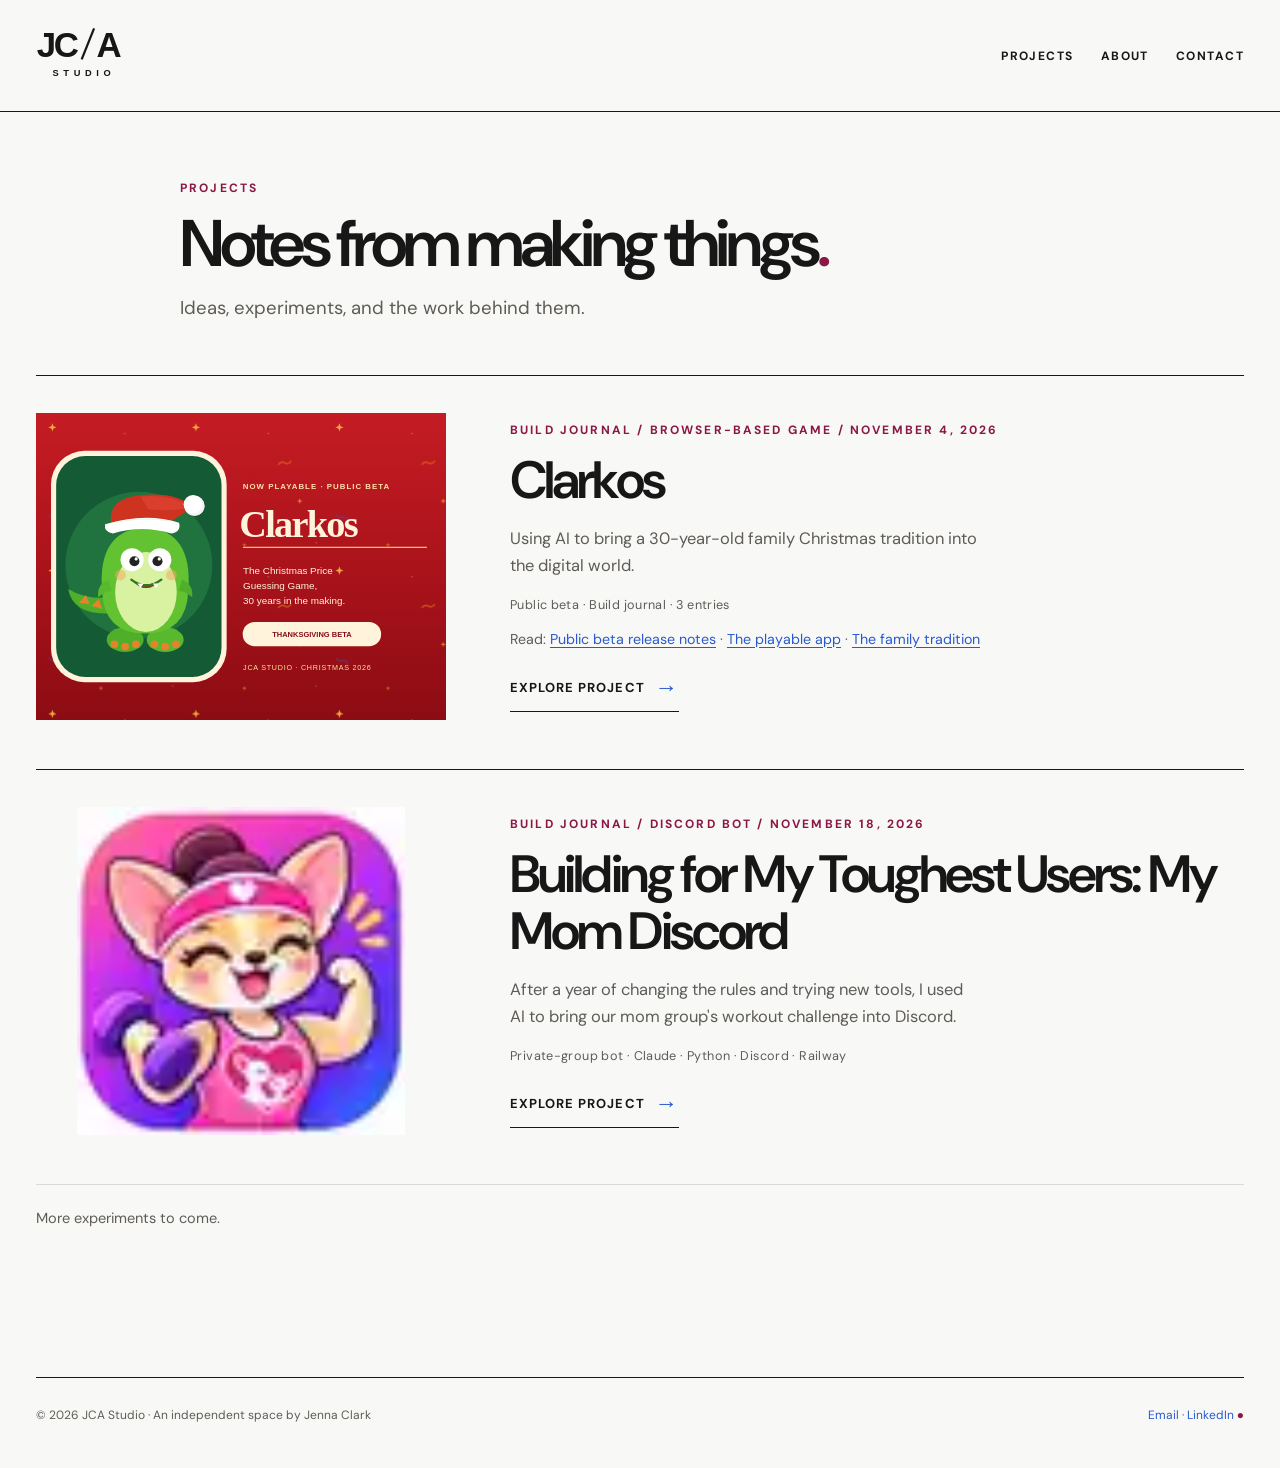
==== commit 0d0bab96: "Display full publication dates on November build journal entries" ====
--- a/journal/index.html
+++ b/journal/index.html
@@ -17,6 +17,6 @@
 <section class="wrap project-index-list" aria-label="Project collection">
 <article class="project-index-item">
 <a class="project-index-art" href="/journal/christmas-game/" aria-label="Explore the Christmas Game project"><img src="/assets/clarkos-public-beta-home.svg" alt="Clarkos public beta artwork featuring Trevor and the game’s festive background" width="1200" height="900" loading="lazy"></a>
-<div class="project-index-copy"><div class="eyebrow">Build Journal / Browser-based game / November 2026</div><h2><a href="/journal/christmas-game/">Clarkos</a></h2><p>Using AI to bring a 30-year-old family Christmas tradition into the digital world.</p><div class="project-index-meta">Public beta · Build journal · 3 entries</div><p class="project-index-entries"><span>Read:</span> <a href="/journal/clarkos-release/">Public beta release notes</a> · <a href="/journal/six-weeks-already-playable/">The playable app</a> · <a href="/journal/christmas-tradition/">The family tradition</a></p><a class="link" href="/journal/christmas-game/">Explore project <span class="arrow" aria-hidden="true">→</span></a></div>
+<div class="project-index-copy"><div class="eyebrow">Build Journal / Browser-based game / November 4, 2026</div><h2><a href="/journal/christmas-game/">Clarkos</a></h2><p>Using AI to bring a 30-year-old family Christmas tradition into the digital world.</p><div class="project-index-meta">Public beta · Build journal · 3 entries</div><p class="project-index-entries"><span>Read:</span> <a href="/journal/clarkos-release/">Public beta release notes</a> · <a href="/journal/six-weeks-already-playable/">The playable app</a> · <a href="/journal/christmas-tradition/">The family tradition</a></p><a class="link" href="/journal/christmas-game/">Explore project <span class="arrow" aria-hidden="true">→</span></a></div>
 </article>
-<article class="project-index-item"><a class="project-index-photo" href="/journal/workout-challenge-bot/" aria-label="Explore the Discord workout challenge bot"><img src="/assets/joyful-chihuahua-mom-fitness-icon.svg" alt="Chihuahua mom mascot lifting a purple dumbbell" width="400" height="400" loading="lazy" style="width:100%;height:auto;max-width:410px;aspect-ratio:5/4;object-fit:contain"></a><div class="project-index-copy"><div class="eyebrow">Build Journal / Discord bot / November 2026</div><h2><a href="/journal/workout-challenge-bot/">Building for My Toughest Users: My Mom Discord</a></h2><p>After a year of changing the rules and trying new tools, I used AI to bring our mom group's workout challenge into Discord.</p><div class="project-index-meta">Private-group bot · Claude · Python · Discord · Railway</div><a class="link" href="/journal/workout-challenge-bot/">Explore project <span class="arrow" aria-hidden="true">→</span></a></div></article><p class="project-index-future">More experiments to come.</p></section></main><footer class="wrap footer"><span>© 2026 JCA Studio · An independent space by Jenna Clark</span><span><a href="mailto:jenna@jca-studio.com">Email</a> · <a href="https://www.linkedin.com/in/jennaswyclark/" target="_blank" rel="noopener noreferrer">LinkedIn</a><span class="dot"> ●</span></span></footer></body></html>+<article class="project-index-item"><a class="project-index-photo" href="/journal/workout-challenge-bot/" aria-label="Explore the Discord workout challenge bot"><img src="/assets/joyful-chihuahua-mom-fitness-icon.svg" alt="Chihuahua mom mascot lifting a purple dumbbell" width="400" height="400" loading="lazy" style="width:100%;height:auto;max-width:410px;aspect-ratio:5/4;object-fit:contain"></a><div class="project-index-copy"><div class="eyebrow">Build Journal / Discord bot / November 18, 2026</div><h2><a href="/journal/workout-challenge-bot/">Building for My Toughest Users: My Mom Discord</a></h2><p>After a year of changing the rules and trying new tools, I used AI to bring our mom group's workout challenge into Discord.</p><div class="project-index-meta">Private-group bot · Claude · Python · Discord · Railway</div><a class="link" href="/journal/workout-challenge-bot/">Explore project <span class="arrow" aria-hidden="true">→</span></a></div></article><p class="project-index-future">More experiments to come.</p></section></main><footer class="wrap footer"><span>© 2026 JCA Studio · An independent space by Jenna Clark</span><span><a href="mailto:jenna@jca-studio.com">Email</a> · <a href="https://www.linkedin.com/in/jennaswyclark/" target="_blank" rel="noopener noreferrer">LinkedIn</a><span class="dot"> ●</span></span></footer></body></html>
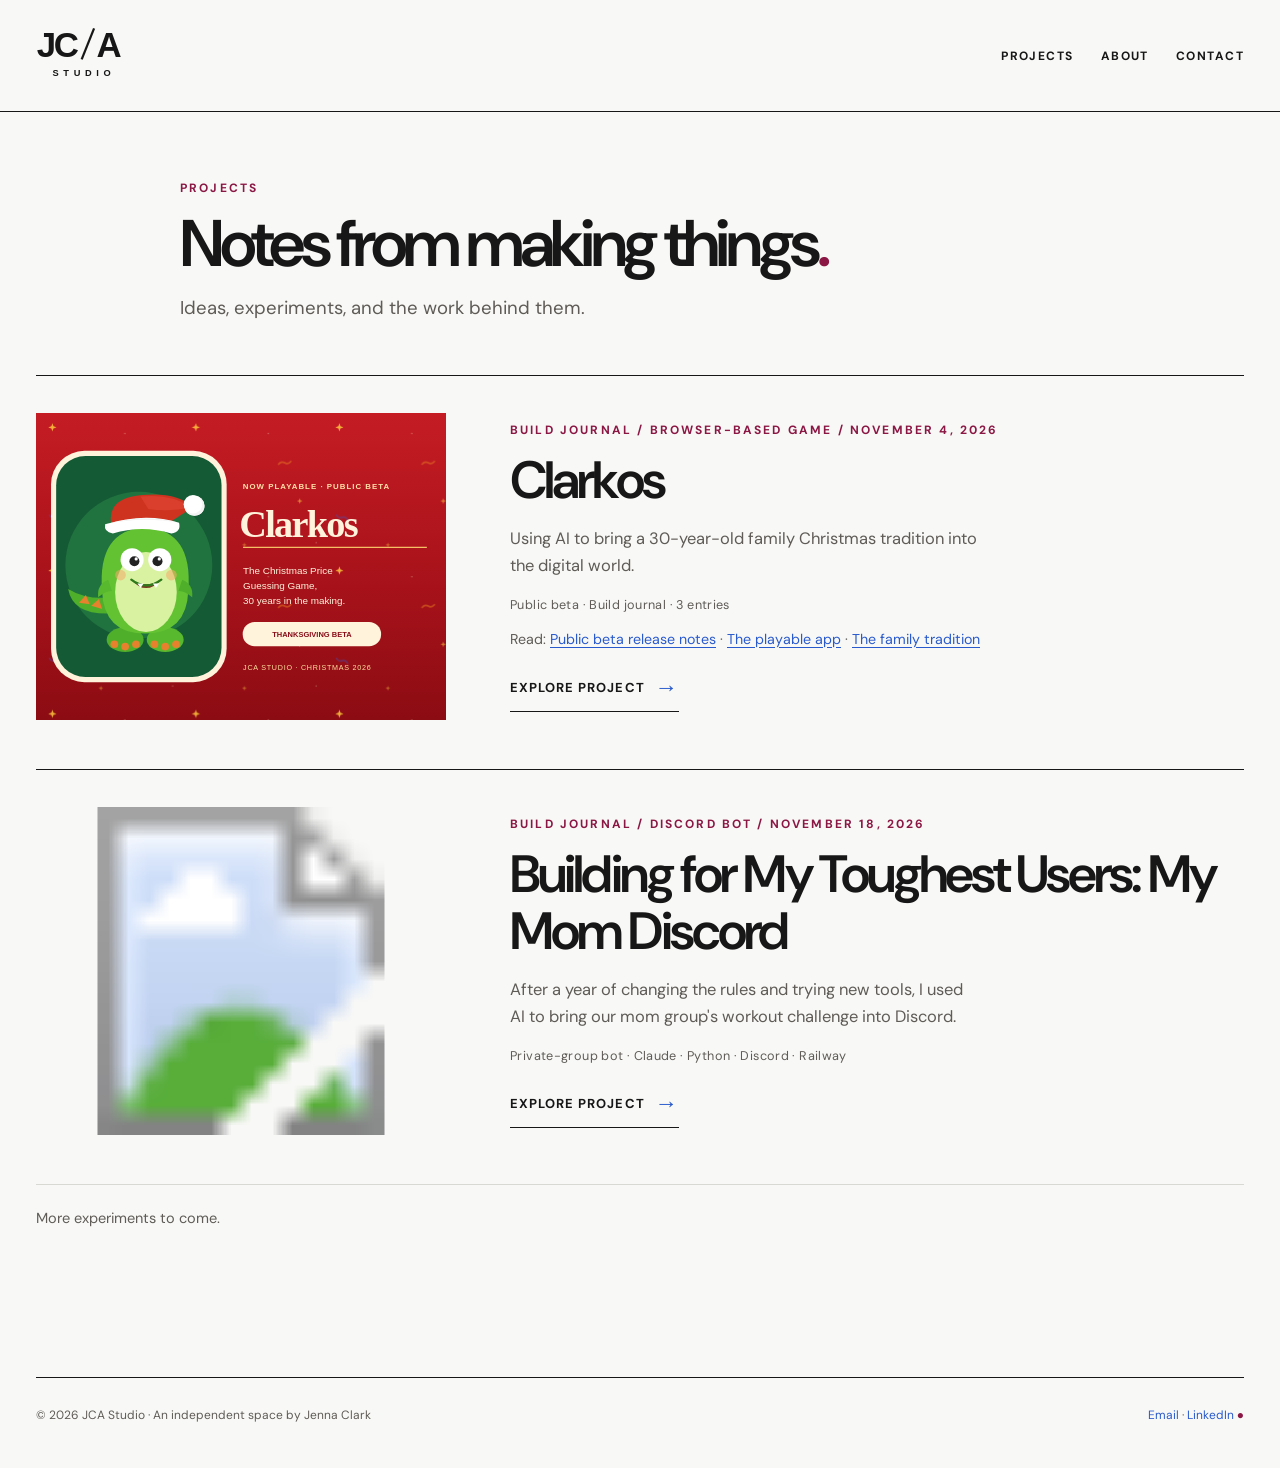
==== commit fc7f0489: "Use new Chihuahua artwork consistently across Discord project and homepage" ====
--- a/journal/index.html
+++ b/journal/index.html
@@ -19,4 +19,4 @@
 <a class="project-index-art" href="/journal/christmas-game/" aria-label="Explore the Christmas Game project"><img src="/assets/clarkos-public-beta-home.svg" alt="Clarkos public beta artwork featuring Trevor and the game’s festive background" width="1200" height="900" loading="lazy"></a>
 <div class="project-index-copy"><div class="eyebrow">Build Journal / Browser-based game / November 4, 2026</div><h2><a href="/journal/christmas-game/">Clarkos</a></h2><p>Using AI to bring a 30-year-old family Christmas tradition into the digital world.</p><div class="project-index-meta">Public beta · Build journal · 3 entries</div><p class="project-index-entries"><span>Read:</span> <a href="/journal/clarkos-release/">Public beta release notes</a> · <a href="/journal/six-weeks-already-playable/">The playable app</a> · <a href="/journal/christmas-tradition/">The family tradition</a></p><a class="link" href="/journal/christmas-game/">Explore project <span class="arrow" aria-hidden="true">→</span></a></div>
 </article>
-<article class="project-index-item"><a class="project-index-photo" href="/journal/workout-challenge-bot/" aria-label="Explore the Discord workout challenge bot"><img src="/assets/joyful-chihuahua-mom-fitness-icon.svg" alt="Chihuahua mom mascot lifting a purple dumbbell" width="400" height="400" loading="lazy" style="width:100%;height:auto;max-width:410px;aspect-ratio:5/4;object-fit:contain"></a><div class="project-index-copy"><div class="eyebrow">Build Journal / Discord bot / November 18, 2026</div><h2><a href="/journal/workout-challenge-bot/">Building for My Toughest Users: My Mom Discord</a></h2><p>After a year of changing the rules and trying new tools, I used AI to bring our mom group's workout challenge into Discord.</p><div class="project-index-meta">Private-group bot · Claude · Python · Discord · Railway</div><a class="link" href="/journal/workout-challenge-bot/">Explore project <span class="arrow" aria-hidden="true">→</span></a></div></article><p class="project-index-future">More experiments to come.</p></section></main><footer class="wrap footer"><span>© 2026 JCA Studio · An independent space by Jenna Clark</span><span><a href="mailto:jenna@jca-studio.com">Email</a> · <a href="https://www.linkedin.com/in/jennaswyclark/" target="_blank" rel="noopener noreferrer">LinkedIn</a><span class="dot"> ●</span></span></footer></body></html>+<article class="project-index-item"><a class="project-index-photo" href="/journal/workout-challenge-bot/" aria-label="Explore the Discord workout challenge bot"><img src="/assets/chihuahua-mom-discord-build.svg" alt="Chihuahua mom mascot lifting a purple dumbbell" width="180" height="144" loading="lazy" style="width:100%;height:auto;max-width:410px;aspect-ratio:5/4;object-fit:cover"></a><div class="project-index-copy"><div class="eyebrow">Build Journal / Discord bot / November 18, 2026</div><h2><a href="/journal/workout-challenge-bot/">Building for My Toughest Users: My Mom Discord</a></h2><p>After a year of changing the rules and trying new tools, I used AI to bring our mom group's workout challenge into Discord.</p><div class="project-index-meta">Private-group bot · Claude · Python · Discord · Railway</div><a class="link" href="/journal/workout-challenge-bot/">Explore project <span class="arrow" aria-hidden="true">→</span></a></div></article><p class="project-index-future">More experiments to come.</p></section></main><footer class="wrap footer"><span>© 2026 JCA Studio · An independent space by Jenna Clark</span><span><a href="mailto:jenna@jca-studio.com">Email</a> · <a href="https://www.linkedin.com/in/jennaswyclark/" target="_blank" rel="noopener noreferrer">LinkedIn</a><span class="dot"> ●</span></span></footer></body></html>
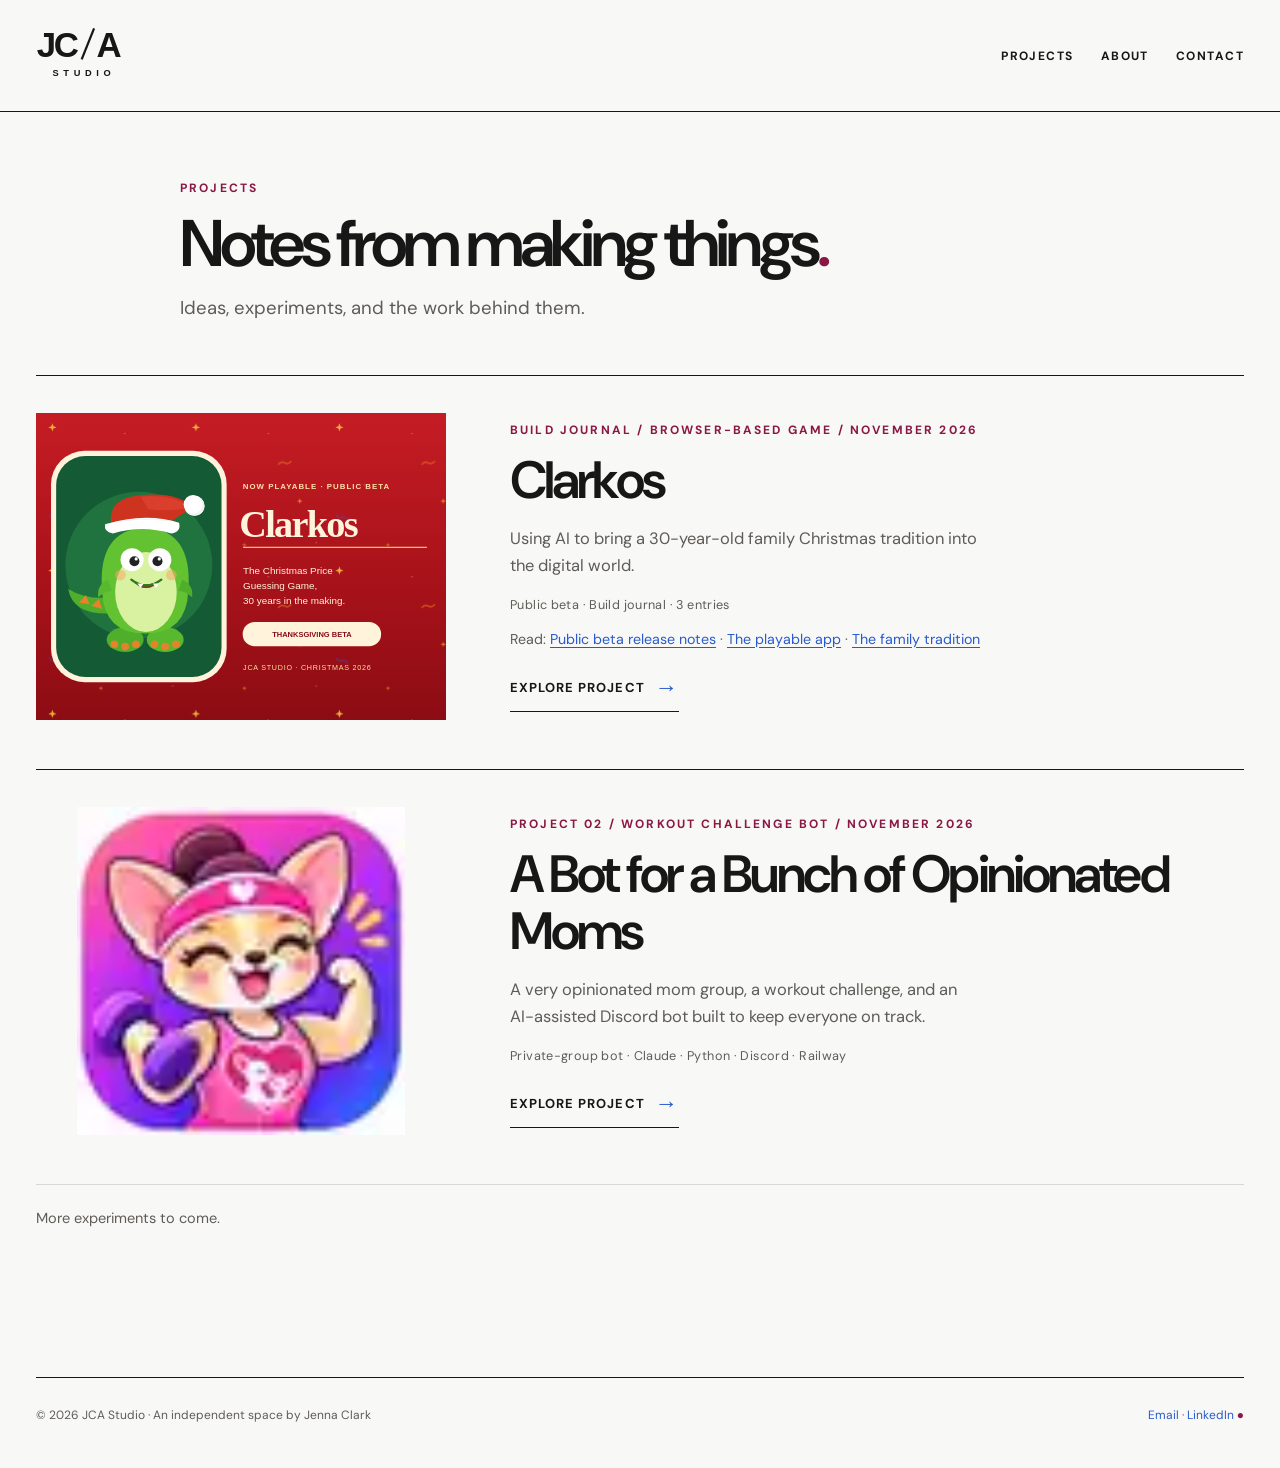
==== commit 87d1a5b5: "Give Discord bot project a more distinctive headline" ====
--- a/journal/index.html
+++ b/journal/index.html
@@ -17,6 +17,6 @@
 <section class="wrap project-index-list" aria-label="Project collection">
 <article class="project-index-item">
 <a class="project-index-art" href="/journal/christmas-game/" aria-label="Explore the Christmas Game project"><img src="/assets/clarkos-public-beta-home.svg" alt="Clarkos public beta artwork featuring Trevor and the game’s festive background" width="1200" height="900" loading="lazy"></a>
-<div class="project-index-copy"><div class="eyebrow">Build Journal / Browser-based game / November 4, 2026</div><h2><a href="/journal/christmas-game/">Clarkos</a></h2><p>Using AI to bring a 30-year-old family Christmas tradition into the digital world.</p><div class="project-index-meta">Public beta · Build journal · 3 entries</div><p class="project-index-entries"><span>Read:</span> <a href="/journal/clarkos-release/">Public beta release notes</a> · <a href="/journal/six-weeks-already-playable/">The playable app</a> · <a href="/journal/christmas-tradition/">The family tradition</a></p><a class="link" href="/journal/christmas-game/">Explore project <span class="arrow" aria-hidden="true">→</span></a></div>
+<div class="project-index-copy"><div class="eyebrow">Build Journal / Browser-based game / November 2026</div><h2><a href="/journal/christmas-game/">Clarkos</a></h2><p>Using AI to bring a 30-year-old family Christmas tradition into the digital world.</p><div class="project-index-meta">Public beta · Build journal · 3 entries</div><p class="project-index-entries"><span>Read:</span> <a href="/journal/clarkos-release/">Public beta release notes</a> · <a href="/journal/six-weeks-already-playable/">The playable app</a> · <a href="/journal/christmas-tradition/">The family tradition</a></p><a class="link" href="/journal/christmas-game/">Explore project <span class="arrow" aria-hidden="true">→</span></a></div>
 </article>
-<article class="project-index-item"><a class="project-index-photo" href="/journal/workout-challenge-bot/" aria-label="Explore the Discord workout challenge bot"><img src="/assets/chihuahua-mom-discord-build.svg" alt="Chihuahua mom mascot lifting a purple dumbbell" width="180" height="144" loading="lazy" style="width:100%;height:auto;max-width:410px;aspect-ratio:5/4;object-fit:cover"></a><div class="project-index-copy"><div class="eyebrow">Build Journal / Discord bot / November 18, 2026</div><h2><a href="/journal/workout-challenge-bot/">Building for My Toughest Users: My Mom Discord</a></h2><p>After a year of changing the rules and trying new tools, I used AI to bring our mom group's workout challenge into Discord.</p><div class="project-index-meta">Private-group bot · Claude · Python · Discord · Railway</div><a class="link" href="/journal/workout-challenge-bot/">Explore project <span class="arrow" aria-hidden="true">→</span></a></div></article><p class="project-index-future">More experiments to come.</p></section></main><footer class="wrap footer"><span>© 2026 JCA Studio · An independent space by Jenna Clark</span><span><a href="mailto:jenna@jca-studio.com">Email</a> · <a href="https://www.linkedin.com/in/jennaswyclark/" target="_blank" rel="noopener noreferrer">LinkedIn</a><span class="dot"> ●</span></span></footer></body></html>+<article class="project-index-item"><a class="project-index-photo" href="/journal/workout-challenge-bot/" aria-label="Explore the Discord workout challenge bot"><img src="/assets/joyful-chihuahua-mom-fitness-icon.svg" alt="Chihuahua mom mascot lifting a purple dumbbell" width="400" height="400" loading="lazy" style="width:100%;height:auto;max-width:410px;aspect-ratio:5/4;object-fit:contain"></a><div class="project-index-copy"><div class="eyebrow">Project 02 / Workout challenge bot / November 2026</div><h2><a href="/journal/workout-challenge-bot/">A Bot for a Bunch of Opinionated Moms</a></h2><p>A very opinionated mom group, a workout challenge, and an AI-assisted Discord bot built to keep everyone on track.</p><div class="project-index-meta">Private-group bot · Claude · Python · Discord · Railway</div><a class="link" href="/journal/workout-challenge-bot/">Explore project <span class="arrow" aria-hidden="true">→</span></a></div></article><p class="project-index-future">More experiments to come.</p></section></main><footer class="wrap footer"><span>© 2026 JCA Studio · An independent space by Jenna Clark</span><span><a href="mailto:jenna@jca-studio.com">Email</a> · <a href="https://www.linkedin.com/in/jennaswyclark/" target="_blank" rel="noopener noreferrer">LinkedIn</a><span class="dot"> ●</span></span></footer></body></html>
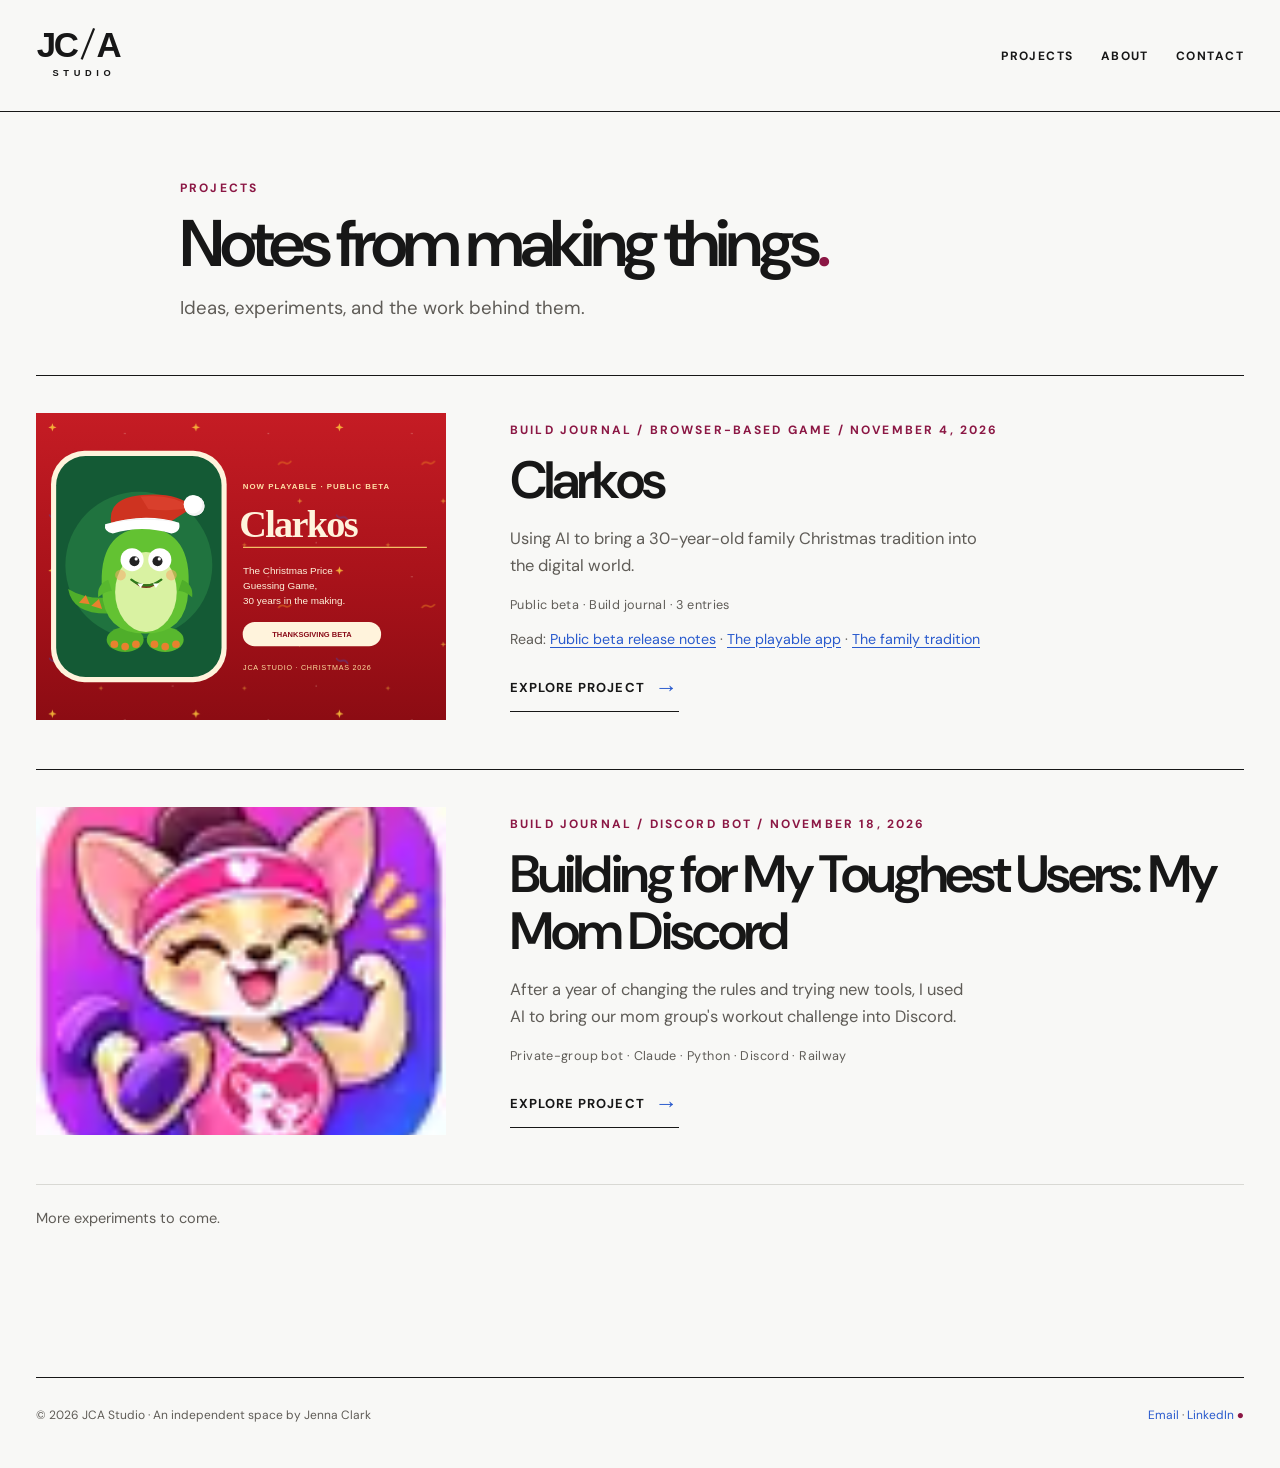
==== commit 1e0ff370: "Restore working Chihuahua artwork while repairing broken uploaded image" ====
--- a/journal/index.html
+++ b/journal/index.html
@@ -17,6 +17,6 @@
 <section class="wrap project-index-list" aria-label="Project collection">
 <article class="project-index-item">
 <a class="project-index-art" href="/journal/christmas-game/" aria-label="Explore the Christmas Game project"><img src="/assets/clarkos-public-beta-home.svg" alt="Clarkos public beta artwork featuring Trevor and the game’s festive background" width="1200" height="900" loading="lazy"></a>
-<div class="project-index-copy"><div class="eyebrow">Build Journal / Browser-based game / November 2026</div><h2><a href="/journal/christmas-game/">Clarkos</a></h2><p>Using AI to bring a 30-year-old family Christmas tradition into the digital world.</p><div class="project-index-meta">Public beta · Build journal · 3 entries</div><p class="project-index-entries"><span>Read:</span> <a href="/journal/clarkos-release/">Public beta release notes</a> · <a href="/journal/six-weeks-already-playable/">The playable app</a> · <a href="/journal/christmas-tradition/">The family tradition</a></p><a class="link" href="/journal/christmas-game/">Explore project <span class="arrow" aria-hidden="true">→</span></a></div>
+<div class="project-index-copy"><div class="eyebrow">Build Journal / Browser-based game / November 4, 2026</div><h2><a href="/journal/christmas-game/">Clarkos</a></h2><p>Using AI to bring a 30-year-old family Christmas tradition into the digital world.</p><div class="project-index-meta">Public beta · Build journal · 3 entries</div><p class="project-index-entries"><span>Read:</span> <a href="/journal/clarkos-release/">Public beta release notes</a> · <a href="/journal/six-weeks-already-playable/">The playable app</a> · <a href="/journal/christmas-tradition/">The family tradition</a></p><a class="link" href="/journal/christmas-game/">Explore project <span class="arrow" aria-hidden="true">→</span></a></div>
 </article>
-<article class="project-index-item"><a class="project-index-photo" href="/journal/workout-challenge-bot/" aria-label="Explore the Discord workout challenge bot"><img src="/assets/joyful-chihuahua-mom-fitness-icon.svg" alt="Chihuahua mom mascot lifting a purple dumbbell" width="400" height="400" loading="lazy" style="width:100%;height:auto;max-width:410px;aspect-ratio:5/4;object-fit:contain"></a><div class="project-index-copy"><div class="eyebrow">Project 02 / Workout challenge bot / November 2026</div><h2><a href="/journal/workout-challenge-bot/">A Bot for a Bunch of Opinionated Moms</a></h2><p>A very opinionated mom group, a workout challenge, and an AI-assisted Discord bot built to keep everyone on track.</p><div class="project-index-meta">Private-group bot · Claude · Python · Discord · Railway</div><a class="link" href="/journal/workout-challenge-bot/">Explore project <span class="arrow" aria-hidden="true">→</span></a></div></article><p class="project-index-future">More experiments to come.</p></section></main><footer class="wrap footer"><span>© 2026 JCA Studio · An independent space by Jenna Clark</span><span><a href="mailto:jenna@jca-studio.com">Email</a> · <a href="https://www.linkedin.com/in/jennaswyclark/" target="_blank" rel="noopener noreferrer">LinkedIn</a><span class="dot"> ●</span></span></footer></body></html>+<article class="project-index-item"><a class="project-index-photo" href="/journal/workout-challenge-bot/" aria-label="Explore the Discord workout challenge bot"><img src="/assets/joyful-chihuahua-mom-fitness-icon.svg" alt="Chihuahua mom mascot lifting a purple dumbbell" width="180" height="144" loading="lazy" style="width:100%;height:auto;max-width:410px;aspect-ratio:5/4;object-fit:cover"></a><div class="project-index-copy"><div class="eyebrow">Build Journal / Discord bot / November 18, 2026</div><h2><a href="/journal/workout-challenge-bot/">Building for My Toughest Users: My Mom Discord</a></h2><p>After a year of changing the rules and trying new tools, I used AI to bring our mom group's workout challenge into Discord.</p><div class="project-index-meta">Private-group bot · Claude · Python · Discord · Railway</div><a class="link" href="/journal/workout-challenge-bot/">Explore project <span class="arrow" aria-hidden="true">→</span></a></div></article><p class="project-index-future">More experiments to come.</p></section></main><footer class="wrap footer"><span>© 2026 JCA Studio · An independent space by Jenna Clark</span><span><a href="mailto:jenna@jca-studio.com">Email</a> · <a href="https://www.linkedin.com/in/jennaswyclark/" target="_blank" rel="noopener noreferrer">LinkedIn</a><span class="dot"> ●</span></span></footer></body></html>
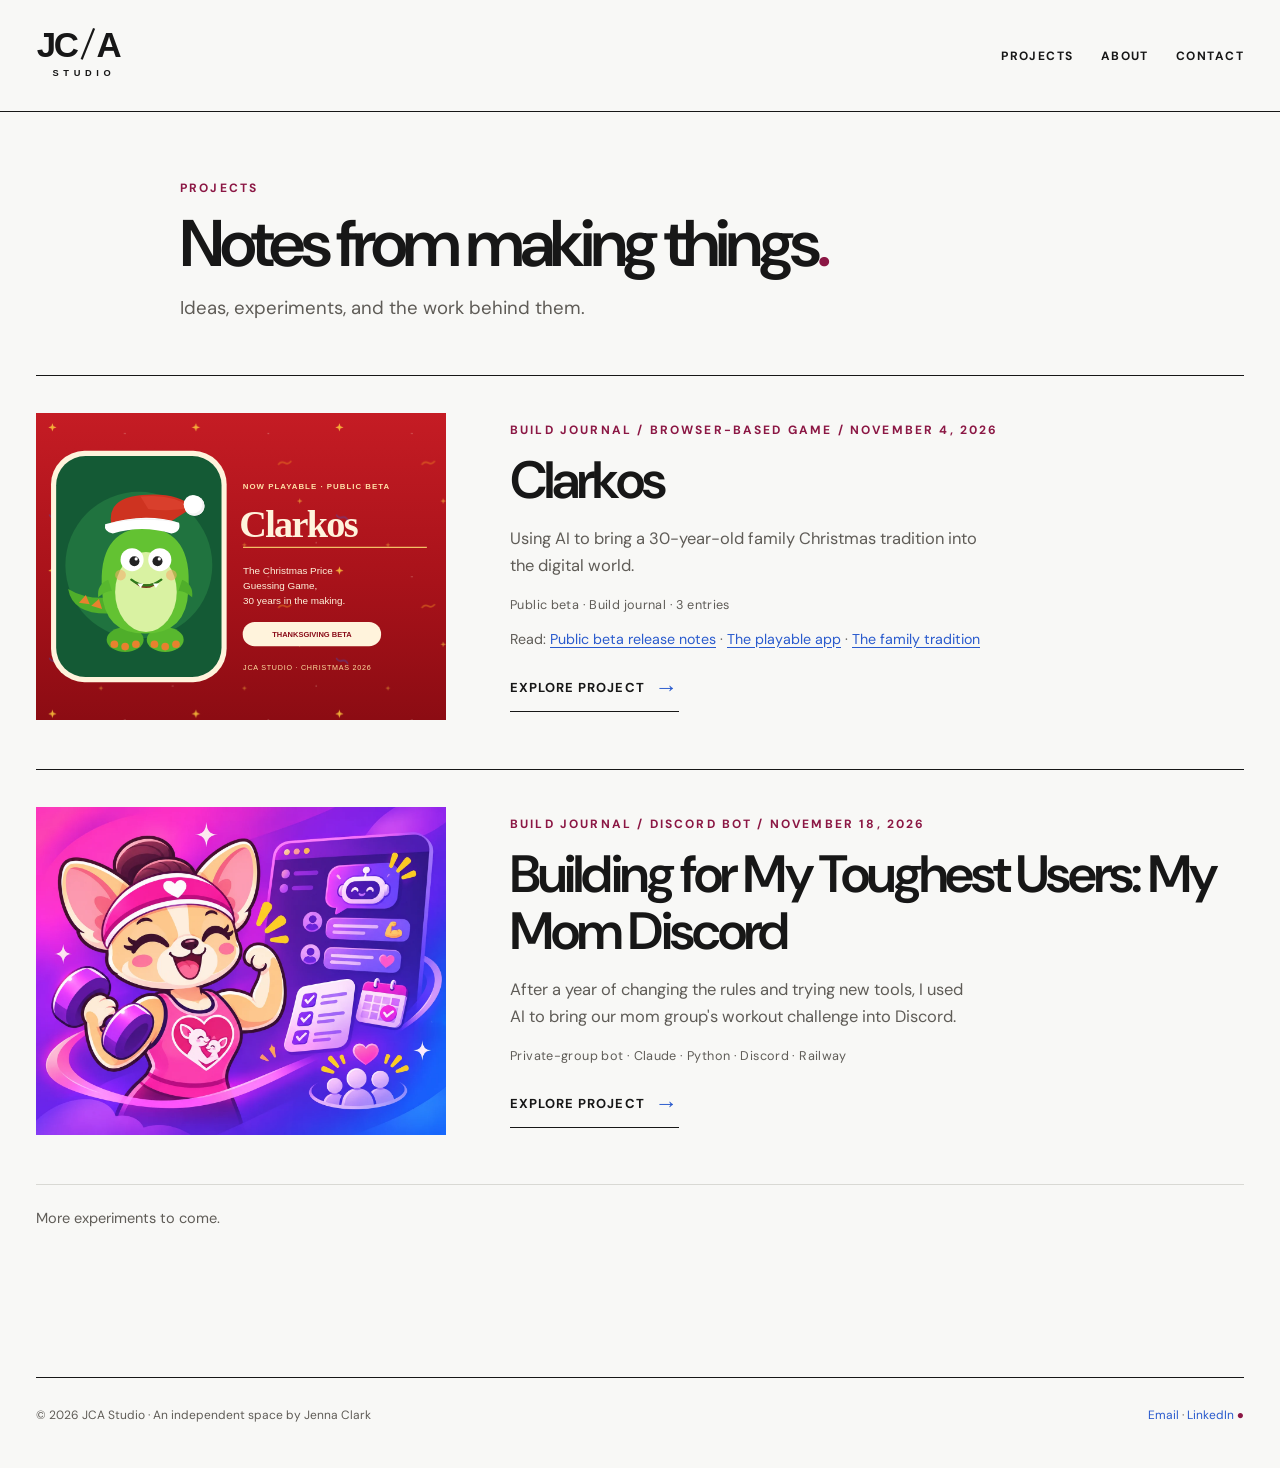
==== commit c73cb14a: "Repair Discord article sidebar and use verified WebP artwork" ====
--- a/journal/index.html
+++ b/journal/index.html
@@ -19,4 +19,4 @@
 <a class="project-index-art" href="/journal/christmas-game/" aria-label="Explore the Christmas Game project"><img src="/assets/clarkos-public-beta-home.svg" alt="Clarkos public beta artwork featuring Trevor and the game’s festive background" width="1200" height="900" loading="lazy"></a>
 <div class="project-index-copy"><div class="eyebrow">Build Journal / Browser-based game / November 4, 2026</div><h2><a href="/journal/christmas-game/">Clarkos</a></h2><p>Using AI to bring a 30-year-old family Christmas tradition into the digital world.</p><div class="project-index-meta">Public beta · Build journal · 3 entries</div><p class="project-index-entries"><span>Read:</span> <a href="/journal/clarkos-release/">Public beta release notes</a> · <a href="/journal/six-weeks-already-playable/">The playable app</a> · <a href="/journal/christmas-tradition/">The family tradition</a></p><a class="link" href="/journal/christmas-game/">Explore project <span class="arrow" aria-hidden="true">→</span></a></div>
 </article>
-<article class="project-index-item"><a class="project-index-photo" href="/journal/workout-challenge-bot/" aria-label="Explore the Discord workout challenge bot"><img src="/assets/joyful-chihuahua-mom-fitness-icon.svg" alt="Chihuahua mom mascot lifting a purple dumbbell" width="180" height="144" loading="lazy" style="width:100%;height:auto;max-width:410px;aspect-ratio:5/4;object-fit:cover"></a><div class="project-index-copy"><div class="eyebrow">Build Journal / Discord bot / November 18, 2026</div><h2><a href="/journal/workout-challenge-bot/">Building for My Toughest Users: My Mom Discord</a></h2><p>After a year of changing the rules and trying new tools, I used AI to bring our mom group's workout challenge into Discord.</p><div class="project-index-meta">Private-group bot · Claude · Python · Discord · Railway</div><a class="link" href="/journal/workout-challenge-bot/">Explore project <span class="arrow" aria-hidden="true">→</span></a></div></article><p class="project-index-future">More experiments to come.</p></section></main><footer class="wrap footer"><span>© 2026 JCA Studio · An independent space by Jenna Clark</span><span><a href="mailto:jenna@jca-studio.com">Email</a> · <a href="https://www.linkedin.com/in/jennaswyclark/" target="_blank" rel="noopener noreferrer">LinkedIn</a><span class="dot"> ●</span></span></footer></body></html>+<article class="project-index-item"><a class="project-index-photo" href="/journal/workout-challenge-bot/" aria-label="Explore the Discord workout challenge bot"><img src="/assets/chihuahua-workout-bot-website-art.webp" alt="Chihuahua mom mascot lifting a purple dumbbell" width="1402" height="1122" loading="lazy" style="width:100%;height:auto;max-width:410px;aspect-ratio:5/4;object-fit:cover"></a><div class="project-index-copy"><div class="eyebrow">Build Journal / Discord bot / November 18, 2026</div><h2><a href="/journal/workout-challenge-bot/">Building for My Toughest Users: My Mom Discord</a></h2><p>After a year of changing the rules and trying new tools, I used AI to bring our mom group's workout challenge into Discord.</p><div class="project-index-meta">Private-group bot · Claude · Python · Discord · Railway</div><a class="link" href="/journal/workout-challenge-bot/">Explore project <span class="arrow" aria-hidden="true">→</span></a></div></article><p class="project-index-future">More experiments to come.</p></section></main><footer class="wrap footer"><span>© 2026 JCA Studio · An independent space by Jenna Clark</span><span><a href="mailto:jenna@jca-studio.com">Email</a> · <a href="https://www.linkedin.com/in/jennaswyclark/" target="_blank" rel="noopener noreferrer">LinkedIn</a><span class="dot"> ●</span></span></footer></body></html>
